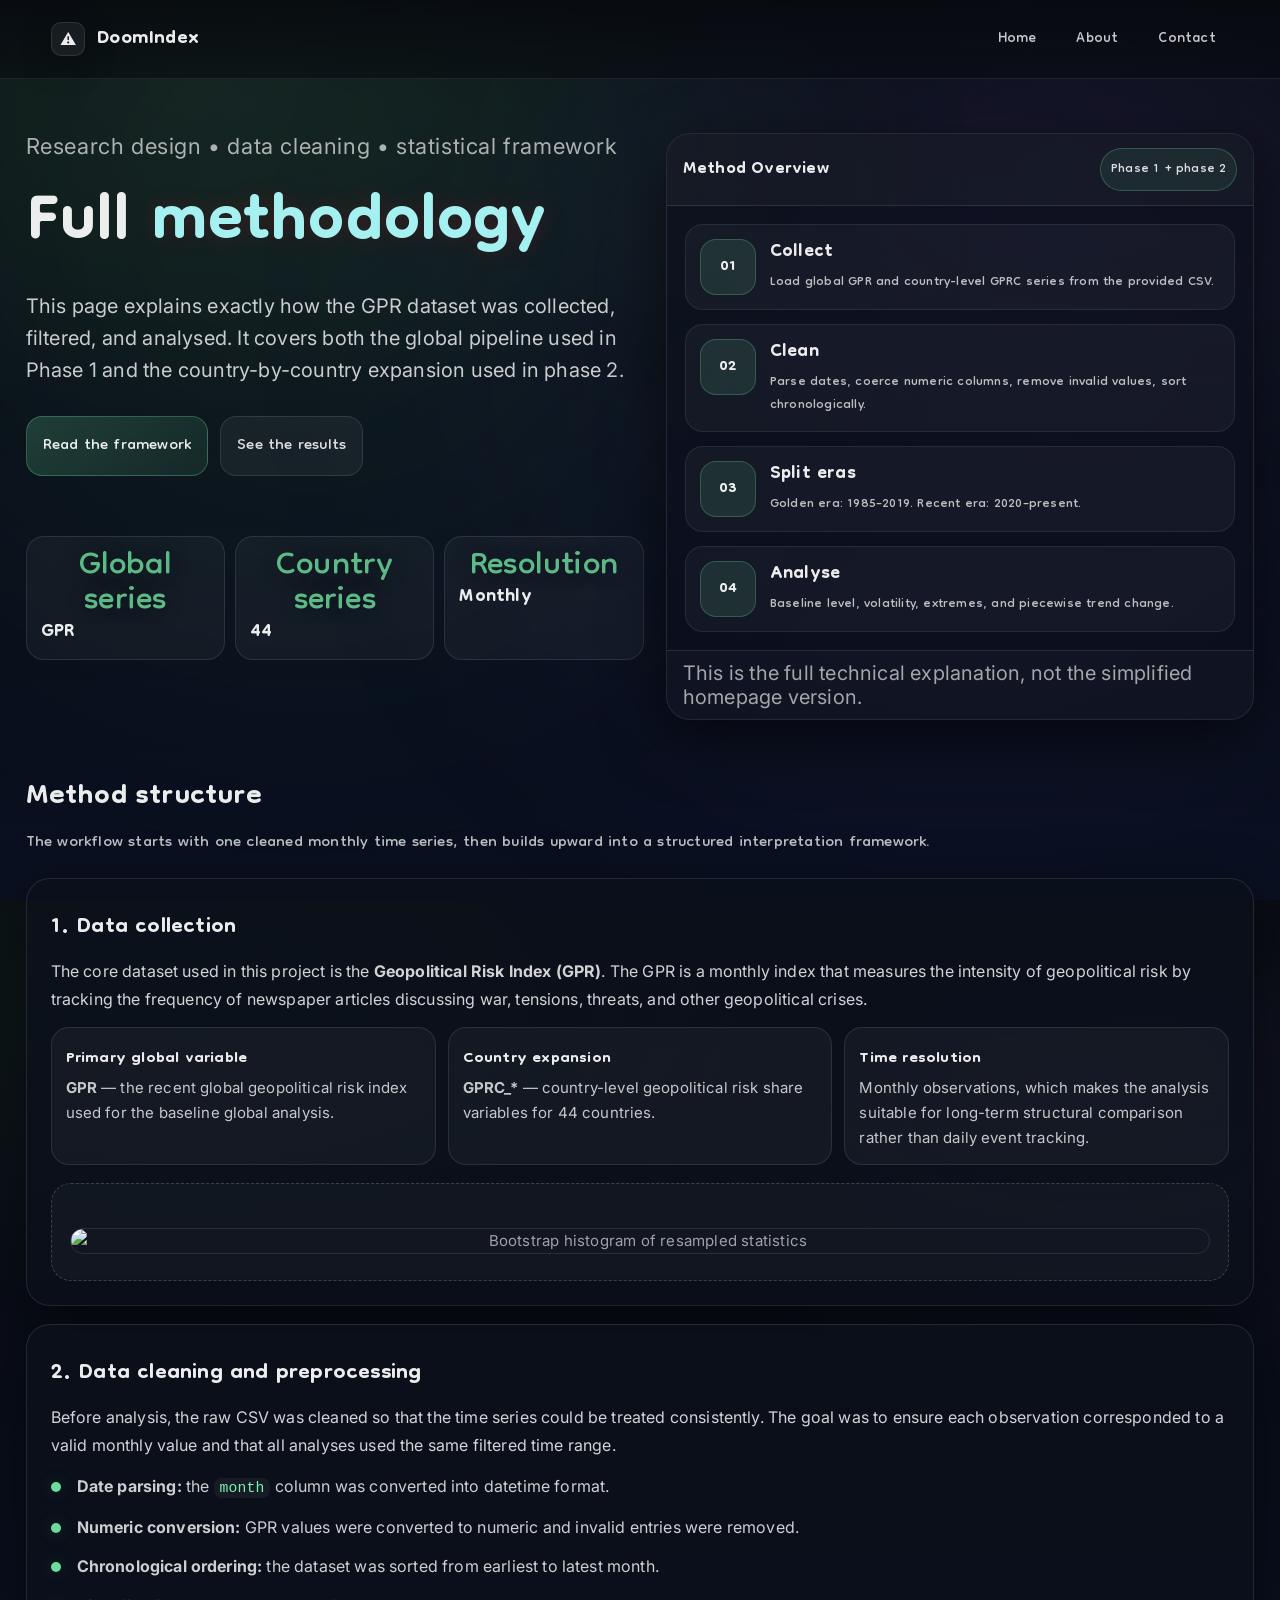
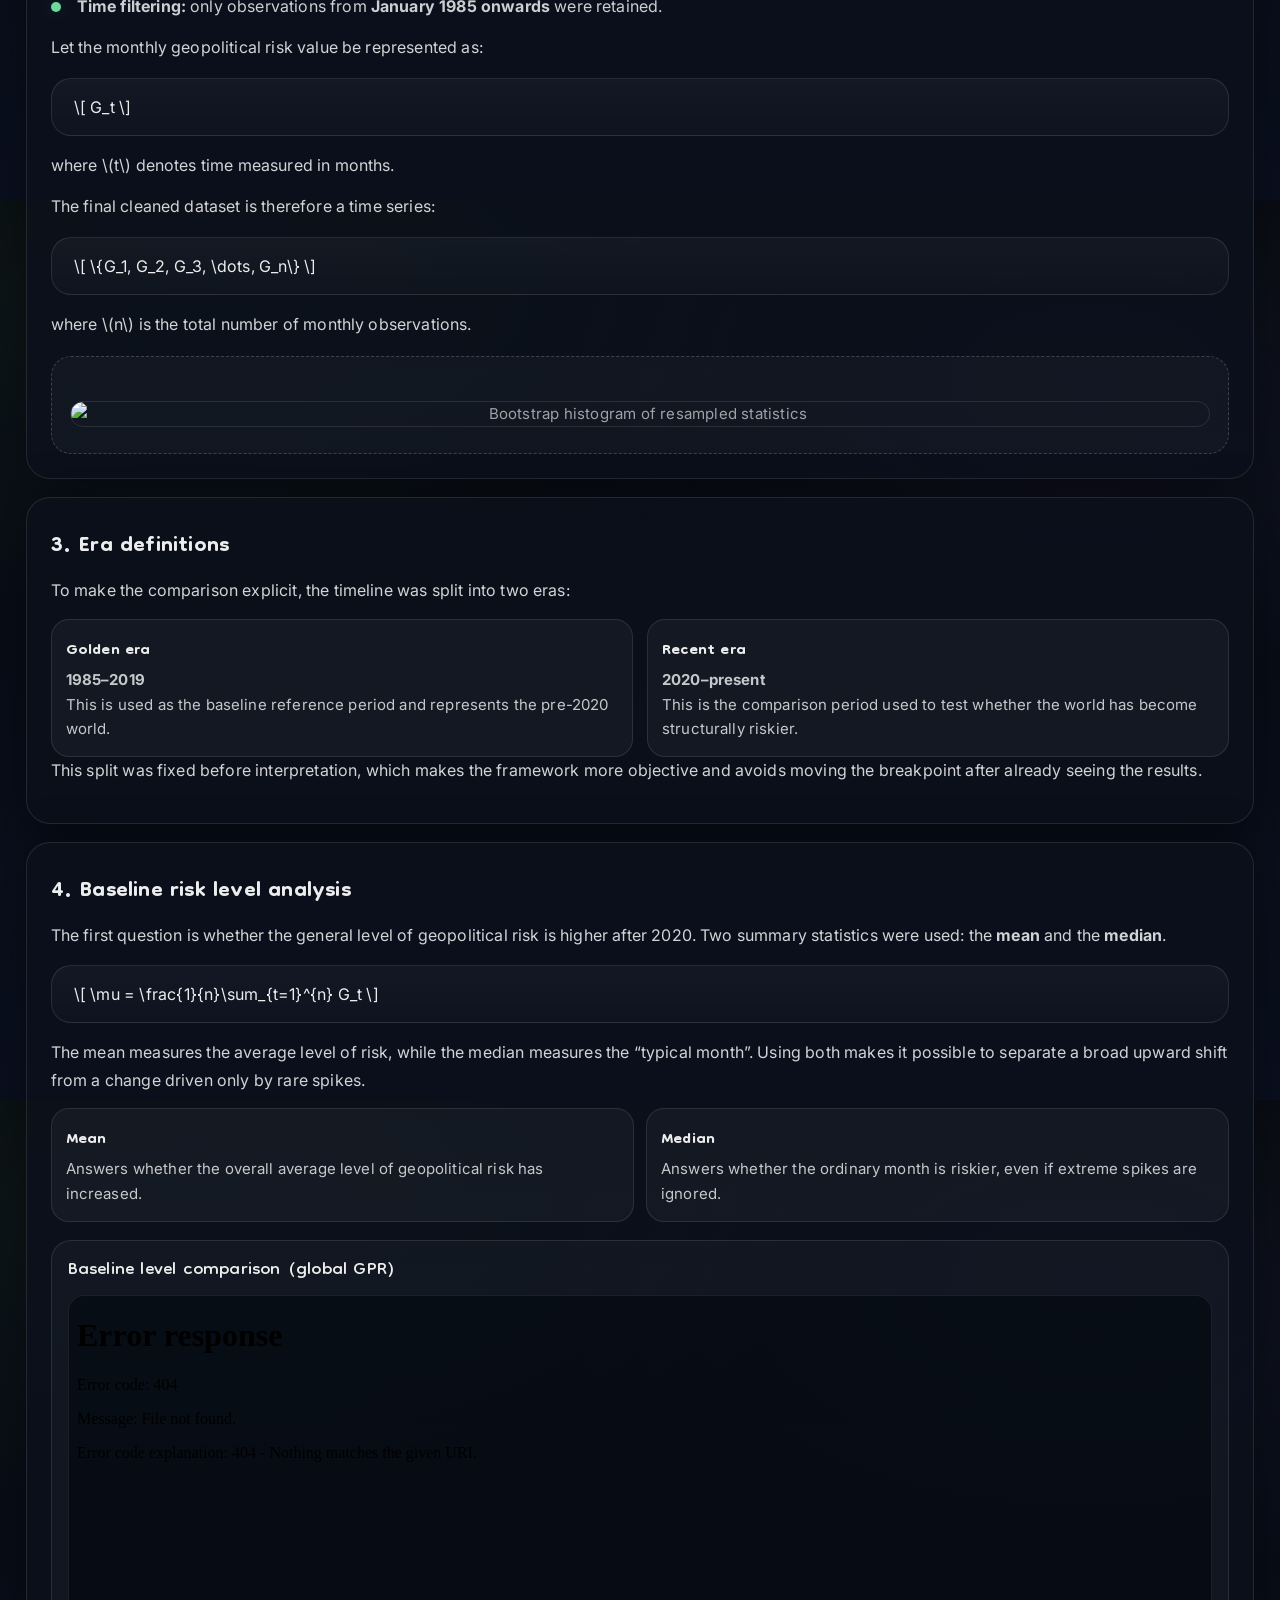
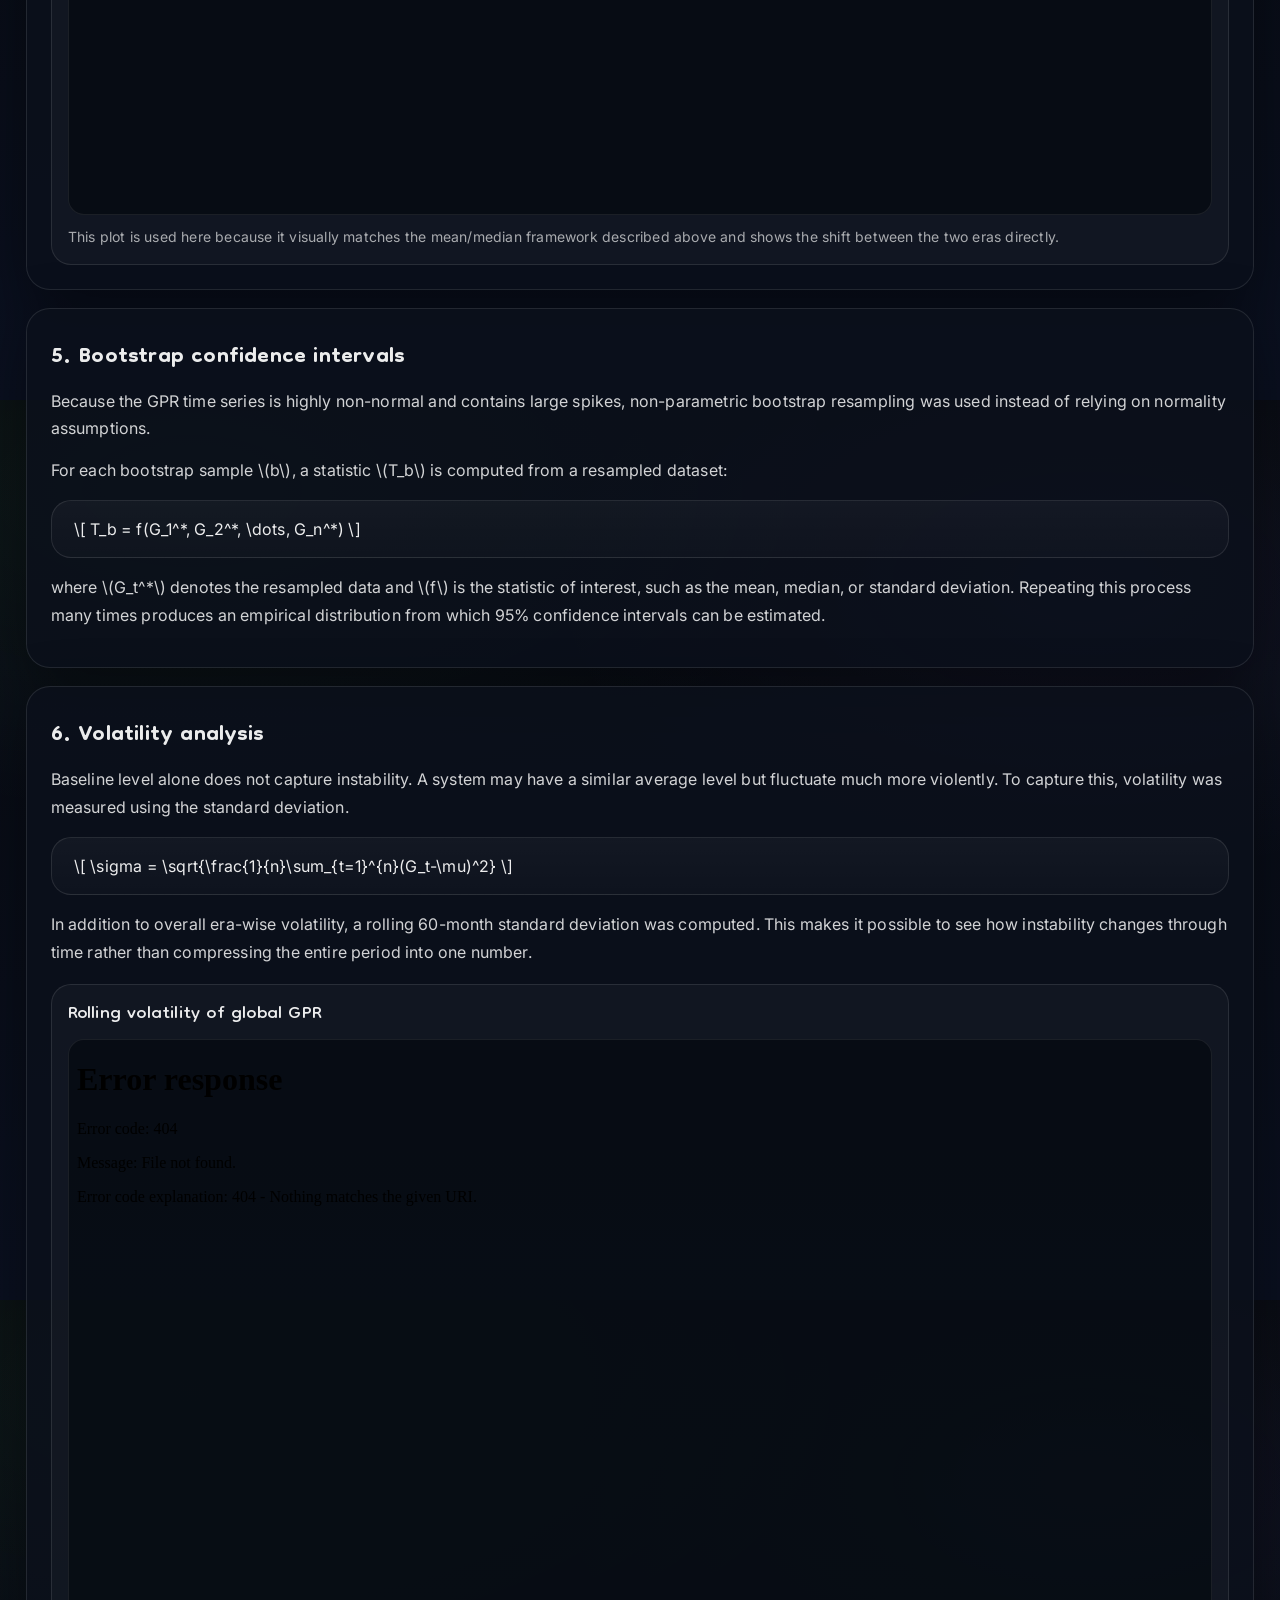
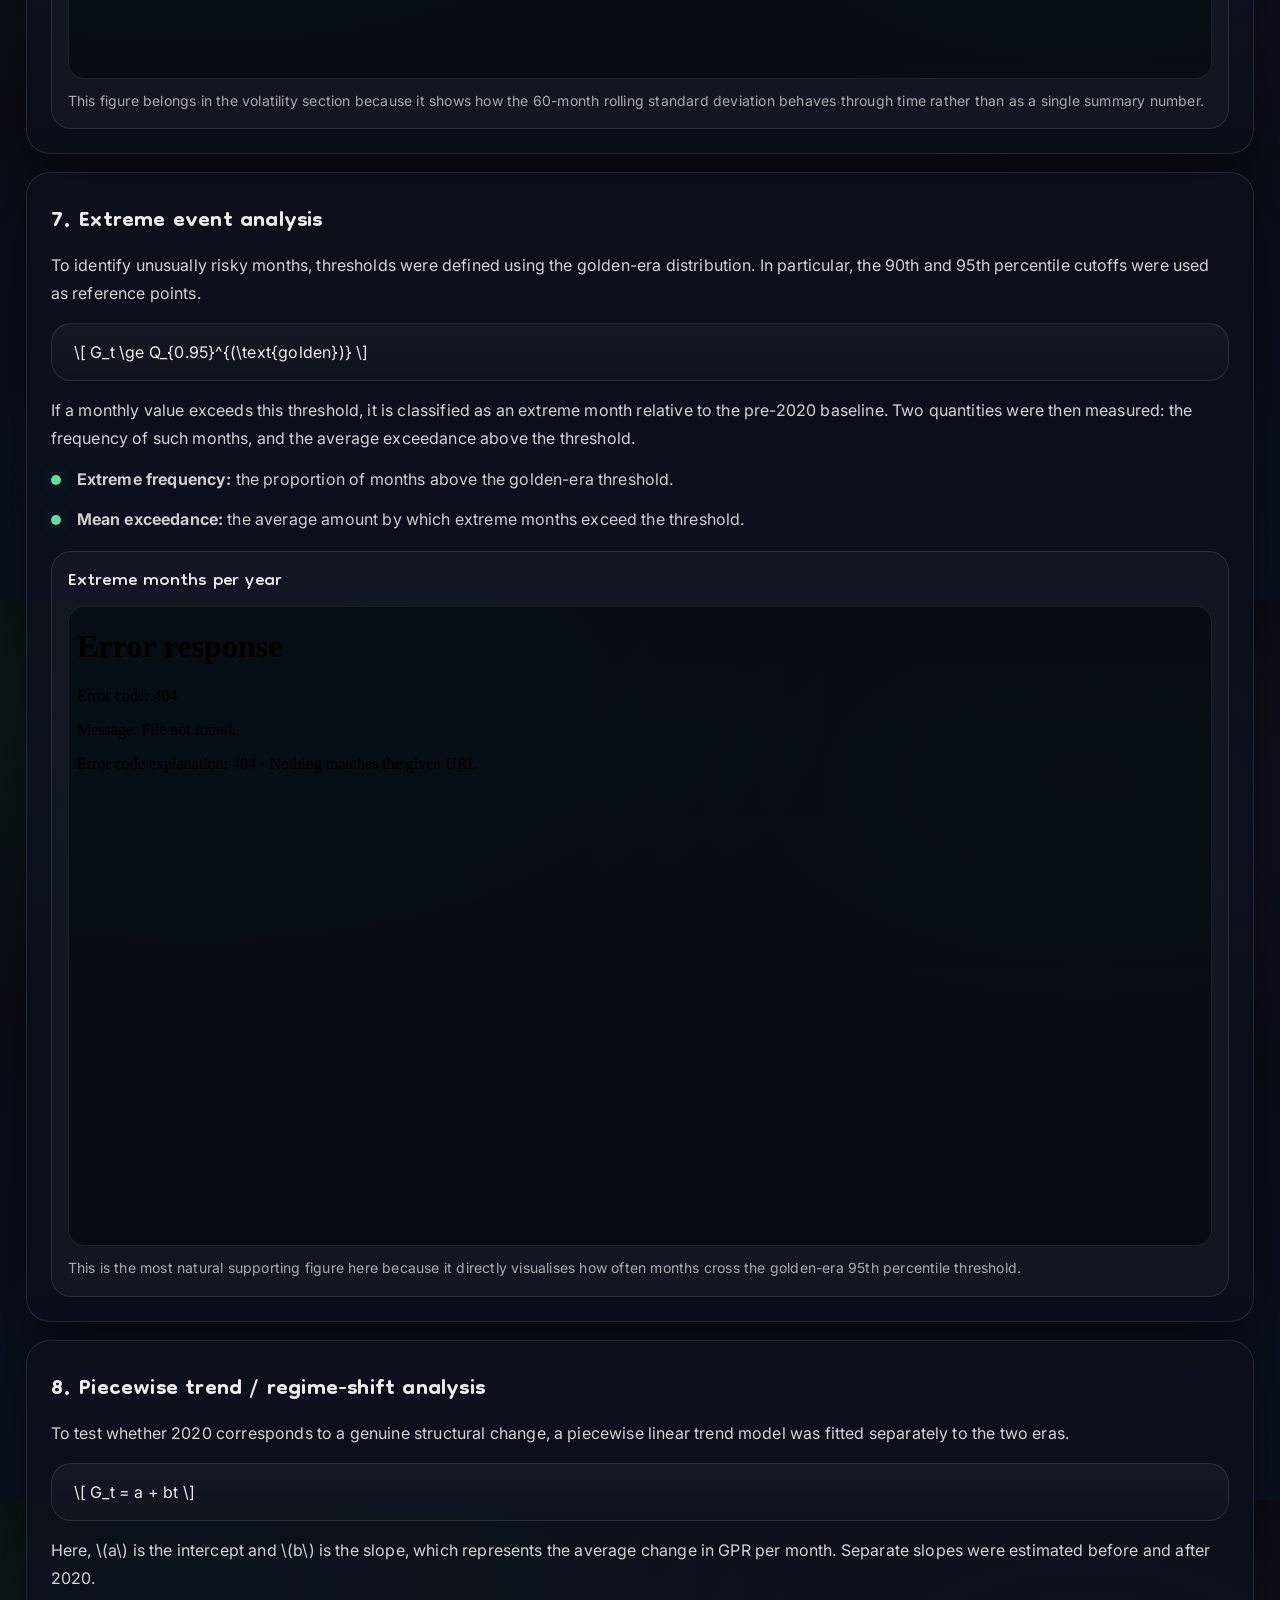
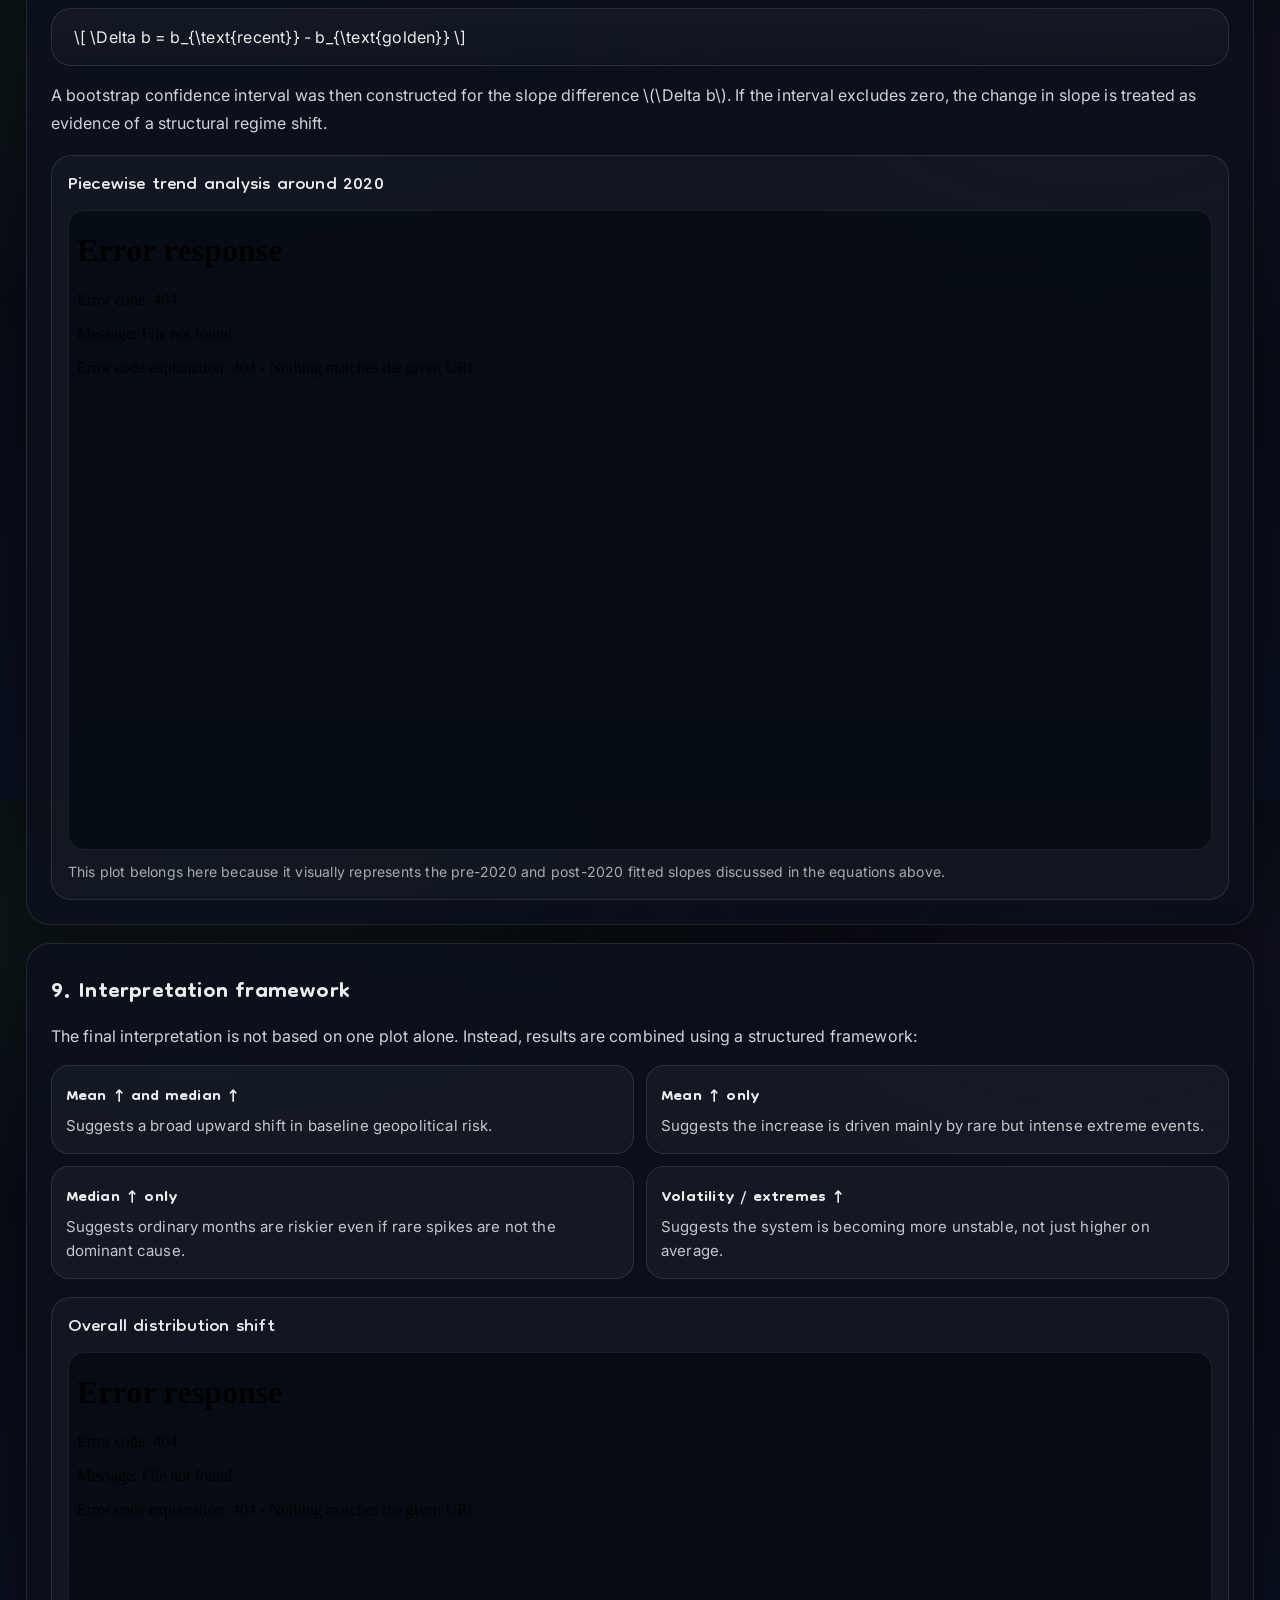
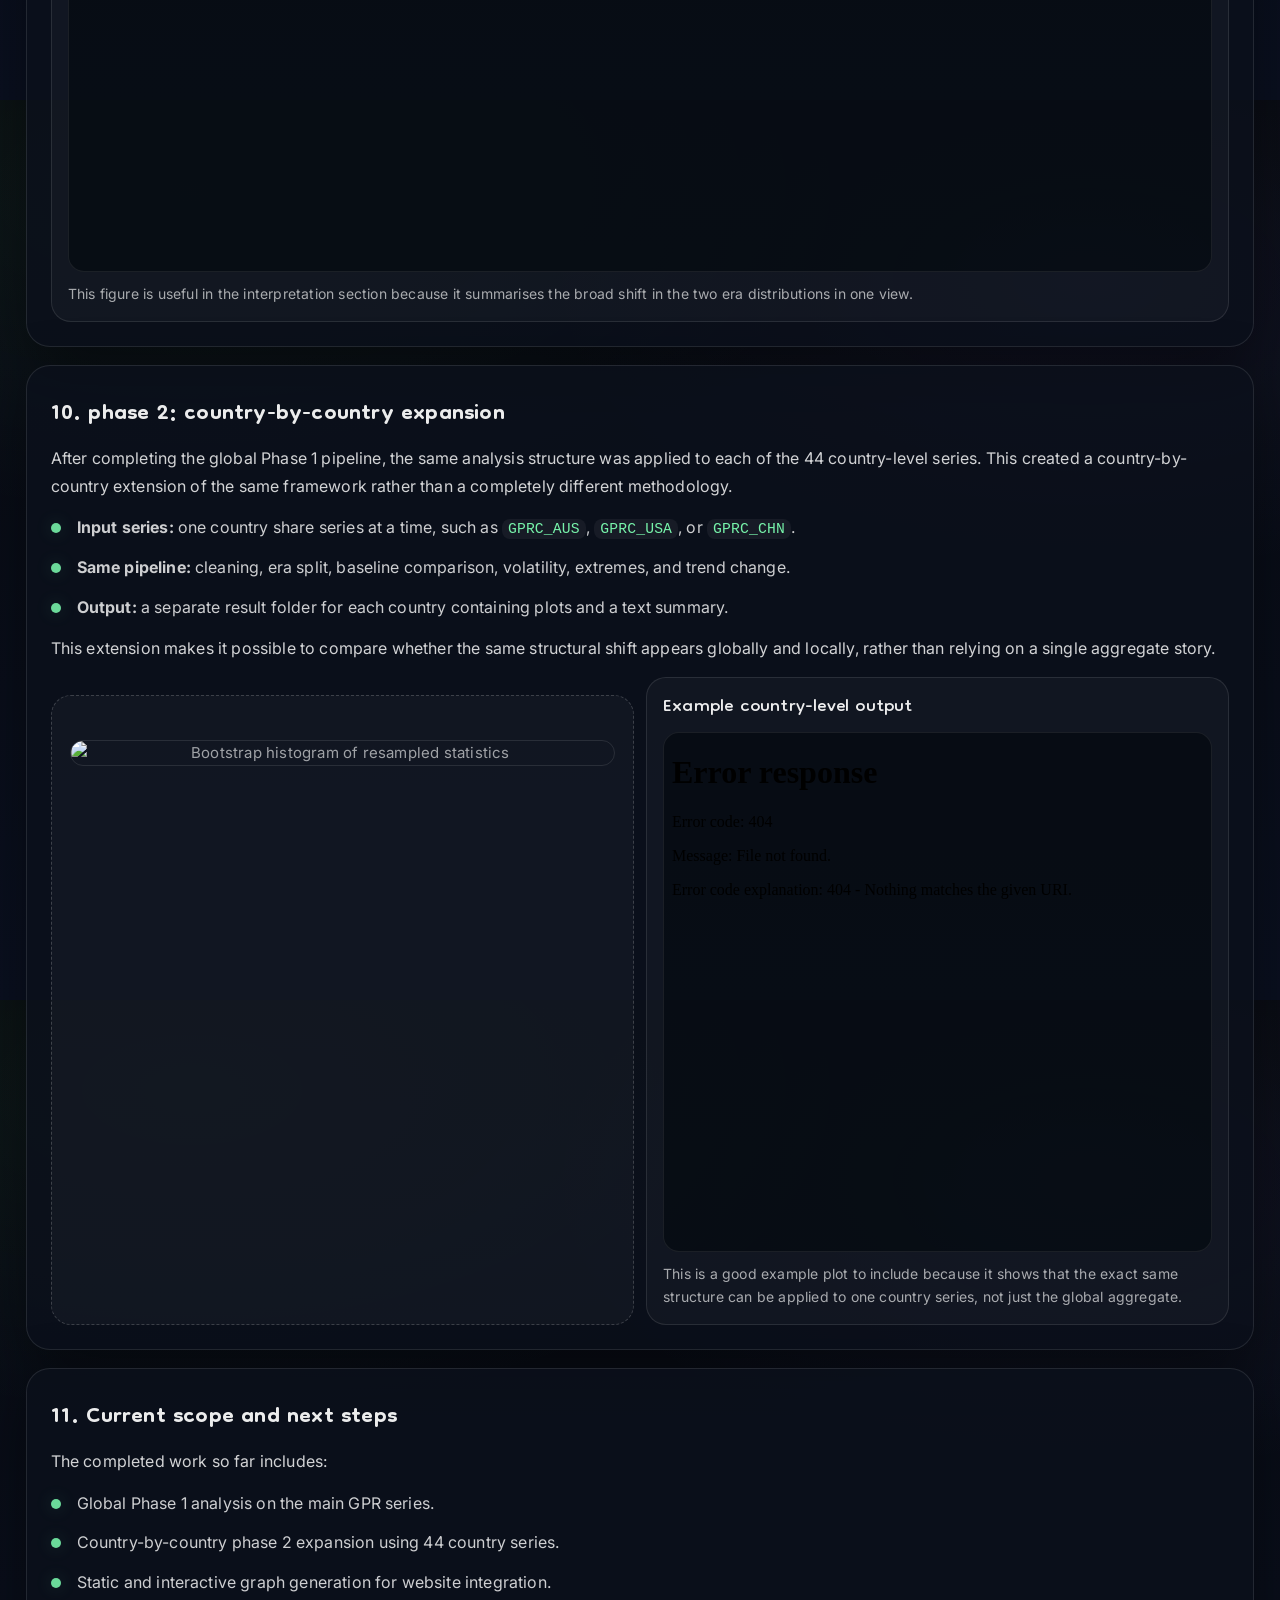
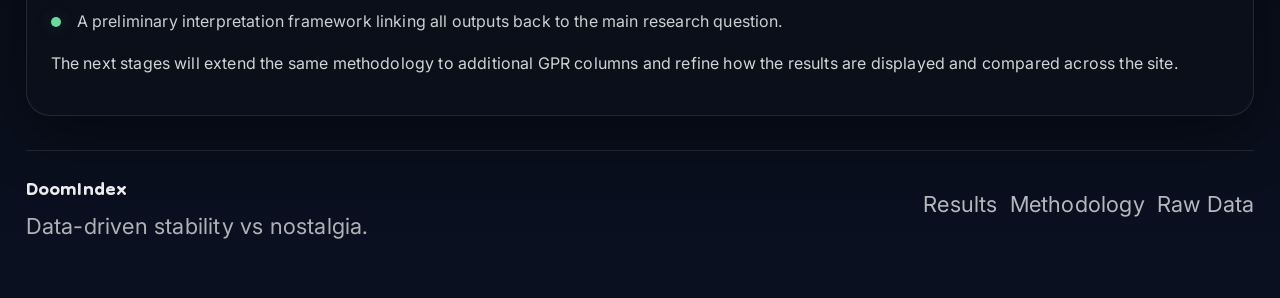
==== Scripts/about.html @ 41bfa735 "YAY!" ====
<!DOCTYPE html>
<html lang="en">
<head>
  <meta charset="UTF-8" />
  <meta name="viewport" content="width=device-width, initial-scale=1.0" />
  <title>Methodology | DoomIndex</title>

  <link rel="preconnect" href="https://fonts.googleapis.com">
  <link rel="preconnect" href="https://fonts.gstatic.com" crossorigin>
  <link href="https://fonts.googleapis.com/css2?family=Dongle:wght@300;400;700&family=Inter:wght@400;500;600;700&display=swap" rel="stylesheet">

  <link rel="stylesheet" href="styles.css" />

  <script>
    window.MathJax = {
      tex: {
        inlineMath: [['\\(', '\\)'], ['$', '$']],
        displayMath: [['\\[', '\\]'], ['$$', '$$']]
      },
      svg: { fontCache: 'global' }
    };
  </script>
  <script async src="https://cdn.jsdelivr.net/npm/mathjax@3/es5/tex-svg.js"></script>
</head>

<body>
  <div class="bg-glow bg-glow--a"></div>
  <div class="bg-glow bg-glow--b"></div>

  <header class="nav-wrap">
    <nav class="nav">
      <div class="brand">
        <div class="brand-mark" aria-hidden="true">⚠</div>
        <a class="brand-name" href="index.html">DoomIndex</a>
      </div>

      <button class="nav-toggle" id="navToggle" aria-label="Toggle menu">
        <span></span><span></span><span></span>
      </button>

      <div class="nav-links" id="navLinks">
        <a class="nav-link" href="index.html">Home</a>
        <a class="nav-link" href="about.html">About</a>
        <a class="nav-link" href="Services.html">Contact</a>
      </div>
    </nav>
  </header>

  <main class="container">
    <!-- HERO -->
    <section class="hero methodology-hero">
      <div class="hero-left">
        <div class="kicker methodology-kicker">Research design • data cleaning • statistical framework</div>

        <h1 class="hero-title">
          Full <span class="accent">methodology</span>
        </h1>

        <p class="hero-subtitle methodology-subtitle">
          This page explains exactly how the GPR dataset was collected, filtered, and analysed.
          It covers both the global pipeline used in Phase 1 and the country-by-country expansion used in phase 2.
        </p>

        <div class="hero-cta">
          <a class="btn btn-primary" href="#method-sections">Read the framework</a>
          <a class="btn btn-ghost" href="raw-data.html">See the results</a>
        </div>

        <div class="hero-metrics">
          <div class="metric">
            <div class="metric-label">Global series</div>
            <div class="metric-value">GPR</div>
          </div>
          <div class="metric">
            <div class="metric-label">Country series</div>
            <div class="metric-value">44</div>
          </div>
          <div class="metric">
            <div class="metric-label">Resolution</div>
            <div class="metric-value">Monthly</div>
          </div>
        </div>
      </div>

      <div class="hero-right">
        <div class="card">
          <div class="card-top">
            <div class="card-title">Method Overview</div>
            <div class="pill">Phase 1 + phase 2</div>
          </div>

          <div class="method-overview">
            <div class="overview-step">
              <div class="overview-num">01</div>
              <div>
                <div class="overview-title">Collect</div>
                <div class="overview-text">Load global GPR and country-level GPRC series from the provided CSV.</div>
              </div>
            </div>

            <div class="overview-step">
              <div class="overview-num">02</div>
              <div>
                <div class="overview-title">Clean</div>
                <div class="overview-text">Parse dates, coerce numeric columns, remove invalid values, sort chronologically.</div>
              </div>
            </div>

            <div class="overview-step">
              <div class="overview-num">03</div>
              <div>
                <div class="overview-title">Split eras</div>
                <div class="overview-text">Golden era: 1985–2019. Recent era: 2020–present.</div>
              </div>
            </div>

            <div class="overview-step">
              <div class="overview-num">04</div>
              <div>
                <div class="overview-title">Analyse</div>
                <div class="overview-text">Baseline level, volatility, extremes, and piecewise trend change.</div>
              </div>
            </div>
          </div>

          <div class="card-bottom">
            <div class="note">This is the full technical explanation, not the simplified homepage version.</div>
          </div>
        </div>
      </div>
    </section>

    <!-- SECTION HEADER -->
    <section class="tabs-section" id="method-sections">
      <div class="tabs-header">
        <h2 class="section-title">Method structure</h2>
        <p class="section-subtitle methodology-section-subtitle">
          The workflow starts with one cleaned monthly time series, then builds upward into a structured interpretation framework.
        </p>
      </div>
    </section>

    <!-- CONTENT -->
    <section class="full-tab-content">
      <article class="page-panel active methodology-page">
        <!-- 1 -->
        <section class="content-block">
          <h3 class="panel-title">1. Data collection</h3>
          <p class="method-body">
            The core dataset used in this project is the <b>Geopolitical Risk Index (GPR)</b>.
            The GPR is a monthly index that measures the intensity of geopolitical risk by tracking the frequency of newspaper articles discussing war, tensions, threats, and other geopolitical crises.
          </p>

          <div class="panel-grid methodology-grid-3">
            <div class="mini-card">
              <div class="mini-title">Primary global variable</div>
              <div class="mini-text method-small">
                <b>GPR</b> — the recent global geopolitical risk index used for the baseline global analysis.
              </div>
            </div>

            <div class="mini-card">
              <div class="mini-title">Country expansion</div>
              <div class="mini-text method-small">
                <b>GPRC_*</b> — country-level geopolitical risk share variables for 44 countries.
              </div>
            </div>

            <div class="mini-card">
              <div class="mini-title">Time resolution</div>
              <div class="mini-text method-small">
                Monthly observations, which makes the analysis suitable for long-term structural comparison rather than daily event tracking.
              </div>
            </div>
          </div>

          <div class="figure-placeholder">
            <img src="../images/gpr.png" alt="Bootstrap histogram of resampled statistics" class="method-image">
          </div>
        </section>

        <!-- 2 -->
        <section class="content-block">
          <h3 class="panel-title">2. Data cleaning and preprocessing</h3>
          <p class="method-body">
            Before analysis, the raw CSV was cleaned so that the time series could be treated consistently.
            The goal was to ensure each observation corresponded to a valid monthly value and that all analyses used the same filtered time range.
          </p>

          <ul class="panel-list methodology-list">
            <li>
              <span class="bullet"></span>
              <span class="list-content"><b>Date parsing:</b> the <code>month</code> column was converted into datetime format.</span>
            </li>
            <li>
              <span class="bullet"></span>
              <span class="list-content"><b>Numeric conversion:</b> GPR values were converted to numeric and invalid entries were removed.</span>
            </li>
            <li>
              <span class="bullet"></span>
              <span class="list-content"><b>Chronological ordering:</b> the dataset was sorted from earliest to latest month.</span>
            </li>
            <li>
              <span class="bullet"></span>
              <span class="list-content"><b>Time filtering:</b> only observations from <b>January 1985 onwards</b> were retained.</span>
            </li>
          </ul>

          <p class="method-body">
            Let the monthly geopolitical risk value be represented as:
          </p>

          <div class="equation-card">
            \[
            G_t
            \]
          </div>

          <p class="method-body">
            where \(t\) denotes time measured in months.
          </p>

          <p class="method-body">
            The final cleaned dataset is therefore a time series:
          </p>

          <div class="equation-card">
            \[
            \{G_1, G_2, G_3, \dots, G_n\}
            \]
          </div>

          <p class="method-body">
            where \(n\) is the total number of monthly observations.
          </p>

          <div class="figure-placeholder">
            <img src="../images/clean_data.png" alt="Bootstrap histogram of resampled statistics" class="method-image">
          </div>
        </section>

        <!-- 3 -->
        <section class="content-block">
          <h3 class="panel-title">3. Era definitions</h3>
          <p class="method-body">
            To make the comparison explicit, the timeline was split into two eras:
          </p>

          <div class="methodology-columns">
            <div class="mini-card">
              <div class="mini-title">Golden era</div>
              <div class="mini-text method-small">
                <b>1985–2019</b><br>
                This is used as the baseline reference period and represents the pre-2020 world.
              </div>
            </div>

            <div class="mini-card">
              <div class="mini-title">Recent era</div>
              <div class="mini-text method-small">
                <b>2020–present</b><br>
                This is the comparison period used to test whether the world has become structurally riskier.
              </div>
            </div>
          </div>

          <p class="method-body">
            This split was fixed before interpretation, which makes the framework more objective and avoids moving the breakpoint after already seeing the results.
          </p>
        </section>

        <!-- 4 -->
        <section class="content-block">
          <h3 class="panel-title">4. Baseline risk level analysis</h3>
          <p class="method-body">
            The first question is whether the general level of geopolitical risk is higher after 2020.
            Two summary statistics were used: the <b>mean</b> and the <b>median</b>.
          </p>

          <div class="equation-card">
            \[
            \mu = \frac{1}{n}\sum_{t=1}^{n} G_t
            \]
          </div>

          <p class="method-body">
            The mean measures the average level of risk, while the median measures the “typical month”.
            Using both makes it possible to separate a broad upward shift from a change driven only by rare spikes.
          </p>

          <div class="panel-grid methodology-grid-2">
            <div class="mini-card">
              <div class="mini-title">Mean</div>
              <div class="mini-text method-small">
                Answers whether the overall average level of geopolitical risk has increased.
              </div>
            </div>

            <div class="mini-card">
              <div class="mini-title">Median</div>
              <div class="mini-text method-small">
                Answers whether the ordinary month is riskier, even if extreme spikes are ignored.
              </div>
            </div>
          </div>

          <div class="method-plot-card">
            <div class="method-plot-title">Baseline level comparison (global GPR)</div>
            <div class="method-plot-wrap method-plot-medium">
              <iframe
                title="Baseline level comparison"
                class="method-plot-iframe"
                src="../analysis_results/baseline_analysis_plotly/html/06_baseline_level_comparison.html"
                loading="lazy"
                scrolling="no"
                referrerpolicy="no-referrer"
              ></iframe>
            </div>
            <div class="method-plot-caption">
              This plot is used here because it visually matches the mean/median framework described above and shows the shift between the two eras directly.
            </div>
          </div>
        </section>

        <!-- 5 -->
        <section class="content-block">
          <h3 class="panel-title">5. Bootstrap confidence intervals</h3>
          <p class="method-body">
            Because the GPR time series is highly non-normal and contains large spikes, non-parametric bootstrap resampling was used instead of relying on normality assumptions.
          </p>

          <p class="method-body">
            For each bootstrap sample \(b\), a statistic \(T_b\) is computed from a resampled dataset:
          </p>

          <div class="equation-card">
            \[
            T_b = f(G_1^*, G_2^*, \dots, G_n^*)
            \]
          </div>

          <p class="method-body">
            where \(G_t^*\) denotes the resampled data and \(f\) is the statistic of interest, such as the mean, median, or standard deviation.
            Repeating this process many times produces an empirical distribution from which 95% confidence intervals can be estimated.
          </p>


        </section>

        <!-- 6 -->
        <section class="content-block">
          <h3 class="panel-title">6. Volatility analysis</h3>
          <p class="method-body">
            Baseline level alone does not capture instability. A system may have a similar average level but fluctuate much more violently.
            To capture this, volatility was measured using the standard deviation.
          </p>

          <div class="equation-card">
            \[
            \sigma = \sqrt{\frac{1}{n}\sum_{t=1}^{n}(G_t-\mu)^2}
            \]
          </div>

          <p class="method-body">
            In addition to overall era-wise volatility, a rolling 60-month standard deviation was computed.
            This makes it possible to see how instability changes through time rather than compressing the entire period into one number.
          </p>

          <div class="method-plot-card">
            <div class="method-plot-title">Rolling volatility of global GPR</div>
            <div class="method-plot-wrap method-plot-large">
              <iframe
                title="Rolling volatility"
                class="method-plot-iframe"
                src="../analysis_results/baseline_analysis_plotly/html/04_instability_rolling_volatility.html"
                loading="lazy"
                scrolling="no"
                referrerpolicy="no-referrer"
              ></iframe>
            </div>
            <div class="method-plot-caption">
              This figure belongs in the volatility section because it shows how the 60-month rolling standard deviation behaves through time rather than as a single summary number.
            </div>
          </div>
        </section>

        <!-- 7 -->
        <section class="content-block">
          <h3 class="panel-title">7. Extreme event analysis</h3>
          <p class="method-body">
            To identify unusually risky months, thresholds were defined using the golden-era distribution.
            In particular, the 90th and 95th percentile cutoffs were used as reference points.
          </p>

          <div class="equation-card">
            \[
            G_t \ge Q_{0.95}^{(\text{golden})}
            \]
          </div>

          <p class="method-body">
            If a monthly value exceeds this threshold, it is classified as an extreme month relative to the pre-2020 baseline.
            Two quantities were then measured: the frequency of such months, and the average exceedance above the threshold.
          </p>

          <ul class="panel-list methodology-list">
            <li>
              <span class="bullet"></span>
              <span class="list-content"><b>Extreme frequency:</b> the proportion of months above the golden-era threshold.</span>
            </li>
            <li>
              <span class="bullet"></span>
              <span class="list-content"><b>Mean exceedance:</b> the average amount by which extreme months exceed the threshold.</span>
            </li>
          </ul>

          <div class="method-plot-card">
            <div class="method-plot-title">Extreme months per year</div>
            <div class="method-plot-wrap method-plot-large">
              <iframe
                title="Extreme event frequency"
                class="method-plot-iframe"
                src="../analysis_results/baseline_analysis_plotly/html/05_extreme_event_frequency.html"
                loading="lazy"
                scrolling="no"
                referrerpolicy="no-referrer"
              ></iframe>
            </div>
            <div class="method-plot-caption">
              This is the most natural supporting figure here because it directly visualises how often months cross the golden-era 95th percentile threshold.
            </div>
          </div>
        </section>

        <!-- 8 -->
        <section class="content-block">
          <h3 class="panel-title">8. Piecewise trend / regime-shift analysis</h3>
          <p class="method-body">
            To test whether 2020 corresponds to a genuine structural change, a piecewise linear trend model was fitted separately to the two eras.
          </p>

          <div class="equation-card">
            \[
            G_t = a + bt
            \]
          </div>

          <p class="method-body">
            Here, \(a\) is the intercept and \(b\) is the slope, which represents the average change in GPR per month.
            Separate slopes were estimated before and after 2020.
          </p>

          <div class="equation-card">
            \[
            \Delta b = b_{\text{recent}} - b_{\text{golden}}
            \]
          </div>

          <p class="method-body">
            A bootstrap confidence interval was then constructed for the slope difference \(\Delta b\).
            If the interval excludes zero, the change in slope is treated as evidence of a structural regime shift.
          </p>

          <div class="method-plot-card">
            <div class="method-plot-title">Piecewise trend analysis around 2020</div>
            <div class="method-plot-wrap method-plot-large">
              <iframe
                title="Piecewise trend analysis"
                class="method-plot-iframe"
                src="../analysis_results/baseline_analysis_plotly/html/07_piecewise_trend_lines.html"
                loading="lazy"
                scrolling="no"
                referrerpolicy="no-referrer"
              ></iframe>
            </div>
            <div class="method-plot-caption">
              This plot belongs here because it visually represents the pre-2020 and post-2020 fitted slopes discussed in the equations above.
            </div>
          </div>
        </section>

        <!-- 9 -->
        <section class="content-block">
          <h3 class="panel-title">9. Interpretation framework</h3>
          <p class="method-body">
            The final interpretation is not based on one plot alone.
            Instead, results are combined using a structured framework:
          </p>

          <div class="panel-grid methodology-grid-2">
            <div class="mini-card">
              <div class="mini-title">Mean ↑ and median ↑</div>
              <div class="mini-text method-small">
                Suggests a broad upward shift in baseline geopolitical risk.
              </div>
            </div>

            <div class="mini-card">
              <div class="mini-title">Mean ↑ only</div>
              <div class="mini-text method-small">
                Suggests the increase is driven mainly by rare but intense extreme events.
              </div>
            </div>

            <div class="mini-card">
              <div class="mini-title">Median ↑ only</div>
              <div class="mini-text method-small">
                Suggests ordinary months are riskier even if rare spikes are not the dominant cause.
              </div>
            </div>

            <div class="mini-card">
              <div class="mini-title">Volatility / extremes ↑</div>
              <div class="mini-text method-small">
                Suggests the system is becoming more unstable, not just higher on average.
              </div>
            </div>
          </div>

          <div class="method-plot-card">
            <div class="method-plot-title">Overall distribution shift</div>
            <div class="method-plot-wrap method-plot-medium">
              <iframe
                title="Distribution shift"
                class="method-plot-iframe"
                src="../analysis_results/baseline_analysis_plotly/html/03_distribution_density_comparison.html"
                loading="lazy"
                scrolling="no"
                referrerpolicy="no-referrer"
              ></iframe>
            </div>
            <div class="method-plot-caption">
              This figure is useful in the interpretation section because it summarises the broad shift in the two era distributions in one view.
            </div>
          </div>
        </section>

        <!-- 10 -->
        <section class="content-block">
          <h3 class="panel-title">10. phase 2: country-by-country expansion</h3>
          <p class="method-body">
            After completing the global Phase 1 pipeline, the same analysis structure was applied to each of the 44 country-level series.
            This created a country-by-country extension of the same framework rather than a completely different methodology.
          </p>

          <ul class="panel-list methodology-list">
            <li>
              <span class="bullet"></span>
              <span class="list-content"><b>Input series:</b> one country share series at a time, such as <code>GPRC_AUS</code>, <code>GPRC_USA</code>, or <code>GPRC_CHN</code>.</span>
            </li>
            <li>
              <span class="bullet"></span>
              <span class="list-content"><b>Same pipeline:</b> cleaning, era split, baseline comparison, volatility, extremes, and trend change.</span>
            </li>
            <li>
              <span class="bullet"></span>
              <span class="list-content"><b>Output:</b> a separate result folder for each country containing plots and a text summary.</span>
            </li>
          </ul>

          <p class="method-body">
            This extension makes it possible to compare whether the same structural shift appears globally and locally, rather than relying on a single aggregate story.
          </p>

          <div class="panel-grid methodology-grid-2">
            <div class="figure-placeholder">
              <img src="../images/44_countries.png" alt="Bootstrap histogram of resampled statistics" class="method-image">
            </div>
            <div class="method-plot-card method-plot-card--compact">
              <div class="method-plot-title">Example country-level output</div>
              <div class="method-plot-wrap method-plot-medium">
                <iframe
                  title="Country example plot"
                  class="method-plot-iframe"
                  src="../analysis_results/phase1_analysis_countries_plotly/AUS/01_time_series_and_trend.html"
                  loading="lazy"
                  scrolling="no"
                  referrerpolicy="no-referrer"
                ></iframe>
              </div>
              <div class="method-plot-caption">
                This is a good example plot to include because it shows that the exact same structure can be applied to one country series, not just the global aggregate.
              </div>
            </div>
          </div>
        </section>

        <!-- 11 -->
        <section class="content-block">
          <h3 class="panel-title">11. Current scope and next steps</h3>
          <p class="method-body">
            The completed work so far includes:
          </p>

          <ul class="panel-list methodology-list">
            <li>
              <span class="bullet"></span>
              <span class="list-content">Global Phase 1 analysis on the main GPR series.</span>
            </li>
            <li>
              <span class="bullet"></span>
              <span class="list-content">Country-by-country phase 2 expansion using 44 country series.</span>
            </li>
            <li>
              <span class="bullet"></span>
              <span class="list-content">Static and interactive graph generation for website integration.</span>
            </li>
            <li>
              <span class="bullet"></span>
              <span class="list-content">A preliminary interpretation framework linking all outputs back to the main research question.</span>
            </li>
          </ul>

          <p class="method-body">
            The next stages will extend the same methodology to additional GPR columns and refine how the results are displayed and compared across the site.
          </p>
        </section>
      </article>
    </section>

    <footer class="footer">
      <div class="footer-left">
        <div class="footer-title">DoomIndex</div>
        <div class="footer-sub">Data-driven stability vs nostalgia.</div>
      </div>
      <div class="footer-right">
        <a href="raw-data.html">Results</a>
        <a href="methodology.html">Methodology</a>
        <a href="actual_raw_data.html">Raw Data</a>
      </div>
    </footer>
  </main>

  <style>
    :root{
      --font-display: "Dongle", system-ui, sans-serif;
      --font-body: "Inter", system-ui, -apple-system, BlinkMacSystemFont, "Segoe UI", sans-serif;
    }

    body{
      font-family: var(--font-body);
    }

    .brand-name,
    .nav-link,
    .hero-title,
    .section-title,
    .panel-title,
    .mini-title,
    .feature-title,
    .card-title,
    .doom-q,
    .doom-a,
    .metric-value,
    .metric-label,
    .btn,
    .pill,
    .footer-title,
    .overview-title,
    .overview-num,
    .overview-text,
    .kicker,
    .section-subtitle,
    .method-plot-title {
      font-family: var(--font-display);
    }

    .methodology-kicker,
    .methodology-subtitle,
    .method-body,
    .method-small,
    .figure-placeholder,
    .list-content,
    .footer-sub,
    .note,
    .method-plot-caption {
      font-family: var(--font-body);
    }

    .methodology-hero{
      align-items: stretch;
    }

    .methodology-subtitle{
      font-size: 20px;
      line-height: 1.6;
      color: rgba(255,255,255,0.78);
      max-width: 62ch;
    }

    .method-overview{
      padding: 18px;
      display: grid;
      gap: 14px;
    }

    .overview-step{
      display: grid;
      grid-template-columns: 56px 1fr;
      gap: 14px;
      align-items: start;
      padding: 14px;
      border-radius: 18px;
      background: rgba(255,255,255,0.04);
      border: 1px solid rgba(255,255,255,0.08);
    }

    .overview-num{
      width: 56px;
      height: 56px;
      border-radius: 16px;
      display: grid;
      place-items: center;
      font-size: 24px;
      font-weight: 700;
      background: rgba(124,255,178,0.10);
      border: 1px solid rgba(124,255,178,0.22);
      line-height: 1;
    }

    .overview-title{
      font-size: 28px;
      font-weight: 700;
      line-height: 1;
      margin-bottom: 4px;
    }

    .overview-text{
      font-size: 20px;
      line-height: 1.15;
      color: rgba(255,255,255,0.72);
    }

    .methodology-page{
      display: block !important;
      padding: 0;
      max-height: none !important;
      overflow: visible !important;
      background: transparent;
      border: none;
      box-shadow: none;
    }

    .method-body{
      font-size: 16px;
      line-height: 1.72;
      color: rgba(255,255,255,0.82);
      margin: 0 0 14px;
      letter-spacing: 0.01em;
    }

    .method-small{
      font-size: 15px;
      line-height: 1.65;
      color: rgba(255,255,255,0.76);
      letter-spacing: 0.01em;
    }

    .methodology-grid-2{
      grid-template-columns: 1fr 1fr;
    }

    .methodology-grid-3{
      grid-template-columns: 1fr 1fr 1fr;
    }

    .equation-card{
      margin: 16px 0;
      padding: 18px 22px;
      border-radius: 20px;
      border: 1px solid rgba(255,255,255,0.10);
      background: linear-gradient(180deg, rgba(255,255,255,0.04), rgba(255,255,255,0.02));
      overflow-x: auto;
    }

    .figure-placeholder{
      margin-top: 18px;
      padding: 26px 18px;
      border-radius: 20px;
      border: 1px dashed rgba(255,255,255,0.18);
      background: rgba(255,255,255,0.03);
      color: rgba(255,255,255,0.60);
      font-size: 15px;
      text-align: center;
      line-height: 1.6;
    }

    .method-plot-card{
      margin-top: 18px;
      padding: 16px;
      border-radius: 20px;
      border: 1px solid rgba(255,255,255,0.10);
      background: rgba(255,255,255,0.03);
    }

    .method-plot-card--compact{
      margin-top: 0;
    }

    .method-plot-title{
      font-size: 28px;
      line-height: 1;
      margin-bottom: 10px;
    }

    .method-plot-wrap{
      width: 100%;
      overflow: hidden;
      border-radius: 16px;
      border: 1px solid rgba(255,255,255,0.08);
      background: rgba(4,8,15,0.65);
    }

    .method-plot-medium{
      height: 520px;
    }

    .method-plot-large{
      height: 640px;
    }

    .method-plot-iframe{
      width: 100%;
      height: 100%;
      border: 0;
      display: block;
      background: transparent;
    }

    .method-plot-caption{
      margin-top: 10px;
      font-size: 14px;
      line-height: 1.65;
      color: rgba(255,255,255,0.64);
    }

    code{
      font-family: ui-monospace, SFMono-Regular, Menlo, Consolas, monospace;
      font-size: 0.92em;
      color: rgba(124,255,178,0.95);
      background: rgba(255,255,255,0.05);
      padding: 2px 6px;
      border-radius: 8px;
      white-space: nowrap;
    }

    .methodology-list{
      list-style: none;
      padding: 0;
      margin: 12px 0 14px;
      display: grid;
      gap: 12px;
    }

    .methodology-list li{
      display: grid;
      grid-template-columns: 14px 1fr;
      gap: 12px;
      align-items: start;
    }

    .list-content{
      display: block;
      min-width: 0;
      font-size: 16px;
      line-height: 1.72;
      color: rgba(255,255,255,0.80);
      letter-spacing: 0.01em;
    }

    .bullet{
      width: 10px;
      height: 10px;
      border-radius: 50%;
      margin-top: 9px;
      background: rgba(124,255,178,0.85);
      box-shadow: 0 0 18px rgba(124,255,178,0.20);
    }
        /* FOOTER */
    .footer{
      margin-top: 34px;
      padding: 18px 0 0;
      border-top: 1px solid var(--border);
      display: flex;
      justify-content: space-between;
      align-items: center;
      gap: 18px;
    }
    .footer-title{
      font-size: 30px;
      font-weight: 700;
    }
    .footer-sub{
      font-size: 22px;
      color: rgba(255,255,255,0.68);
    }
    .footer-right{
      display: flex;
      gap: 12px;
      flex-wrap: wrap;
    }
    .footer-right a{
      color: rgba(255,255,255,0.70);
      text-decoration: none;
      font-size: 22px;
    }
    .footer-right a:hover{
      color: var(--text);
    }
    mjx-container{
      color: rgba(255,255,255,0.92) !important;
      font-size: 1em !important;
    }

    .content-block{
      margin-top: 18px;
      padding: 24px;
    }

    @media (max-width: 980px){
      .methodology-grid-2,
      .methodology-grid-3,
      .methodology-columns{
        grid-template-columns: 1fr;
      }

      .overview-step{
        grid-template-columns: 48px 1fr;
      }

      .overview-num{
        width: 48px;
        height: 48px;
        font-size: 20px;
      }

      .content-block{
        padding: 20px;
      }

      .method-plot-medium{
        height: 460px;
      }

      .method-plot-large{
        height: 540px;
      }
    }

    @media (max-width: 600px){
      .overview-title{
        font-size: 24px;
      }

      .overview-text{
        font-size: 18px;
      }

      .method-body,
      .list-content,
      .method-small{
        font-size: 15px;
      }

      .figure-placeholder{
        font-size: 14px;
      }

      .method-plot-title{
        font-size: 24px;
      }

      .method-plot-medium,
      .method-plot-large{
        height: 420px;
      }
    }
  </style>

  <script src="script.js"></script>
</body>
</html>
---- Scripts/styles.css ----
:root{
  --bg: #070A0F;
  --bg2: #0A1020;
  --card: rgba(12, 16, 28, 0.68);
  --card2: rgba(12, 16, 28, 0.82);
  --border: rgba(255,255,255,0.10);
  --muted: rgba(255,255,255,0.70);
  --text: rgba(255,255,255,0.92);
  --accent: #a5f0f0;
  --accent2: rgba(124,255,178,0.7);
  --danger: #FF4D6D;
  --shadow: 0 18px 60px rgba(0,0,0,0.55);
  --radius: 18px;
  --radius2: 24px;
}

*{ box-sizing: border-box; }
html, body { height: 100%; }
body{
  margin: 0;
  background: radial-gradient(1200px 600px at 15% 10%, rgba(124,255,178,0.06), transparent 55%),
              radial-gradient(900px 500px at 85% 20%, rgba(138,124,255,0.07), transparent 60%),
              linear-gradient(180deg, var(--bg), var(--bg2));
  color: var(--text);
  font-family: "Dongle", system-ui, -apple-system, Segoe UI, Roboto, Arial, sans-serif;
  letter-spacing: 0.2px;
}

/* subtle glow blobs */
.bg-glow{
  position: fixed;
  inset: -200px;
  filter: blur(80px);
  opacity: 0.65;
  pointer-events: none;
  z-index: -1;
}
.bg-glow--a{ background: radial-gradient(circle at 30% 30%, rgba(124,255,178,0.12), transparent 45%); }
.bg-glow--b{ background: radial-gradient(circle at 70% 40%, rgba(138,124,255,0.11), transparent 52%); }

.container{
  width: min(1500px, 96vw);
  margin: 0 auto;
  padding: 28px 0 60px;
}

/* NAV */
.nav-wrap{
  position: sticky;
  top: 0;
  z-index: 50;
  backdrop-filter: blur(14px);
  background: linear-gradient(180deg, rgba(7,10,15,0.85), rgba(7,10,15,0.55));
  border-bottom: 1px solid var(--border);
}

.nav{
  width: min(1200px, 92vw);
  margin: 0 auto;
  padding: 14px 0;
  display: flex;
  align-items: center;
  justify-content: space-between;
  gap: 16px;
}

.brand{
  display: flex;
  align-items: center;
  gap: 12px;
}
.brand-mark{
  width: 34px;
  height: 34px;
  border-radius: 10px;
  display: grid;
  place-items: center;
  background: rgba(255,255,255,0.06);
  border: 1px solid var(--border);
  box-shadow: 0 10px 30px rgba(0,0,0,0.35);
}
.brand-name{
  text-decoration: none;
  color: var(--text);
  font-size: 30px;
  font-weight: 700;
  line-height: 1;
}

.nav-links{
  display: flex;
  gap: 14px;
  align-items: center;
}

.nav-link{
  text-decoration: none;
  color: rgba(255,255,255,0.78);
  font-size: 22px;
  padding: 8px 12px;
  border-radius: 14px;
  border: 1px solid transparent;
  transition: 120ms ease;
}
.nav-link:hover{
  color: var(--text);
  background: rgba(255,255,255,0.06);
  border-color: var(--border);
}
.nav-link.active{
  color: var(--text);
  background: rgba(124,255,178,0.08);
  border-color: rgba(124,255,178,0.20);
}
.method-image{
  width: 100%;
  max-width: 100%;
  display: block;
  border-radius: 20px;
  border: 1px solid rgba(255,255,255,0.10);
  margin-top: 18px;
}
/* mobile toggle */
.nav-toggle{
  display: none;
  background: transparent;
  border: 1px solid var(--border);
  border-radius: 14px;
  padding: 10px;
  cursor: pointer;
}
.nav-toggle span{
  display: block;
  width: 20px;
  height: 2px;
  background: rgba(255,255,255,0.85);
  margin: 4px 0;
  border-radius: 2px;
}

/* HERO */
.hero{
  display: grid;
  grid-template-columns: 1.05fr 1fr;
  gap: 22px;
  padding-top: 26px;
  align-items: stretch;
}

.kicker{
  font-size: 22px;
  color: rgba(255,255,255,0.65);
  letter-spacing: 0.6px;
}

.hero-title{
  margin: 40px 0 40px;
  font-size: clamp(96px, 8vw, 150px);
  line-height: 0.5;
  font-weight: 700;
}
.accent{
  color: var(--accent);
  text-shadow: 0 0 22px rgba(233, 26, 26, 0.18);
}
.hero-subtitle{
  margin: 0 0 30px;
  font-size: 26px;
  color: rgba(255,255,255,0.78);
  line-height: 1.2;
  max-width: 58ch;
}

.hero-cta{
  display: flex;
  gap: 12px;
  align-items: center;
  margin: 12px 0 16px;
}

.btn{
  display: inline-flex;
  align-items: center;
  justify-content: center;
  gap: 10px;
  padding: 12px 16px;
  border-radius: 16px;
  font-size: 24px;
  text-decoration: none;
  border: 1px solid var(--border);
  transition: 140ms ease;
  user-select: none;
}
.btn-primary{
  background: linear-gradient(135deg, rgba(124,255,178,0.18), rgba(124,255,178,0.08));
  border-color: rgba(124,255,178,0.26);
  color: var(--text);
}
.btn-primary:hover{
  transform: translateY(-1px);
  box-shadow: 0 16px 40px rgba(0,0,0,0.45);
}
.btn-ghost{
  background: rgba(255,255,255,0.05);
  color: rgba(255,255,255,0.85);
}
.btn-ghost:hover{
  background: rgba(255,255,255,0.08);
}

.hero-metrics{
  display: grid;
  grid-template-columns: repeat(3, 1fr);
  gap: 10px;  
  margin-top: 60px;
}
.metric{
  padding: 12px 14px;
  border-radius: 18px;
  background: rgba(255,255,255,0.04);
  border: 1px solid var(--border);
}
.metric-label{
  font-size: 50px;
  color: var(--accent2);
  text-align: center;
  line-height: 0.7;
  text-shadow: 0 0 18px rgba(0, 0, 0, 0.35);
}
.metric-value{
  font-size: 28px;
  font-weight: 700;
  line-height: 1;
}

/* CARD / PLOT */
.card{
  background: var(--card);
  border: 1px solid var(--border);
  border-radius: var(--radius2);
  box-shadow: var(--shadow);
  overflow: hidden;
  display: flex;
  flex-direction: column;
  min-height: 420px;
}

.card-top{
  padding: 14px 16px;
  display: flex;
  align-items: center;
  justify-content: space-between;
  background: rgba(255,255,255,0.03);
  border-bottom: 1px solid var(--border);
}
.card-title{
  font-size: 26px;
  font-weight: 700;
}
.pill{
  font-size: 20px;
  padding: 6px 10px;
  border-radius: 999px;
  border: 1px solid rgba(124,255,178,0.22);
  background: rgba(124,255,178,0.08);
  color: rgba(255,255,255,0.85);
}
.plot{
  width: 100%;
  height: 420px;
}
.plot--small{
  height: 280px;
}
.card-bottom{
  padding: 10px 16px;
  border-top: 1px solid var(--border);
  background: rgba(255,255,255,0.02);
}
.note{
  font-size: 20px;
  color: rgba(255,255,255,0.62);
}

/* TABS SECTION */
.tabs-section{
  margin-top: 34px;
  padding: 22px 0 0;
}

.tabs-header{
  margin-bottom: 10px;
}
.section-title{
  margin: 0;
  font-size: 44px;
  line-height: 1;
}
.section-subtitle{
  margin: 6px 0 0;
  font-size: 24px;
  color: rgba(255,255,255,0.72);
}

.tabs{
  display: flex;
  gap: 10px;
  flex-wrap: wrap;
  margin-top: 14px;
}

.tab{
  cursor: pointer;
  border-radius: 16px;
  border: 1px solid var(--border);
  background: rgba(255,255,255,0.04);
  color: rgba(255,255,255,0.82);
  padding: 10px 14px;
  font-size: 24px;
  transition: 140ms ease;
}
.tab:hover{
  background: rgba(255,255,255,0.07);
}
.tab.active{
  background: linear-gradient(135deg, rgba(138,124,255,0.18), rgba(124,255,178,0.10));
  border-color: rgba(255,255,255,0.14);
  color: var(--text);
}

.tab-panels{
  margin-top: 14px;
  border-radius: var(--radius2);
  border: 1px solid var(--border);
  background: var(--card2);
  box-shadow: var(--shadow);
  overflow: hidden;
}

.panel{
  display: none;
  padding: 18px 18px 20px;
  max-height: 520px;
  overflow: auto; /* scrollable content area */
}
.panel.active{
  display: block;
}

.panel-title{
  margin: 0 0 6px;
  font-size: 34px;
  font-weight: 700;
}
.panel-text{
  margin: 0 0 14px;
  font-size: 24px;
  color: rgba(255,255,255,0.76);
  line-height: 1.2;
}

.panel-grid{
  display: grid;
  grid-template-columns: repeat(3, 1fr);
  gap: 12px;
}
.mini-card{
  padding: 14px 14px;
  background: rgba(255,255,255,0.04);
  border: 1px solid var(--border);
  border-radius: 18px;
}
.mini-title{
  font-size: 24px;
  font-weight: 700;
}
.mini-text{
  font-size: 22px;
  color: rgba(255,255,255,0.72);
  line-height: 1.15;
}

.panel-list{
  list-style: none;
  padding: 0;
  margin: 10px 0 14px;
  display: grid;
  gap: 10px;
}
.panel-list li{
  display: grid;
  grid-template-columns: 14px 1fr;
  gap: 10px;
  font-size: 24px;
  color: rgba(255,255,255,0.78);
}
.bullet{
  width: 10px;
  height: 10px;
  border-radius: 50%;
  margin-top: 10px;
  background: rgba(124,255,178,0.85);
  box-shadow: 0 0 18px rgba(124,255,178,0.20);
}

.inline-plot-wrap{
  display: grid;
  grid-template-columns: 1fr 1fr;
  gap: 12px;
  margin-top: 10px;
}
.inline-plot-card{
  padding: 12px;
  border: 1px solid var(--border);
  border-radius: 18px;
  background: rgba(255,255,255,0.03);
}
.inline-plot-title{
  font-size: 24px;
  font-weight: 700;
  margin-bottom: 8px;
}

.results-grid{
  display: grid;
  grid-template-columns: 1fr 1fr;
  gap: 12px;
}
.result-card{
  padding: 14px;
  border: 1px solid var(--border);
  border-radius: 18px;
  background: rgba(255,255,255,0.03);
}
.result-title{
  font-size: 26px;
  font-weight: 700;
  margin-bottom: 6px;
}
.result-text{
  font-size: 22px;
  color: rgba(255,255,255,0.75);
  line-height: 1.15;
}

.results-cta{
  margin-top: 12px;
  display: flex;
  gap: 12px;
}

/* FOOTER */
.footer{
  margin-top: 34px;
  padding: 18px 0 0;
  border-top: 1px solid var(--border);
  display: flex;
  justify-content: space-between;
  align-items: center;
  gap: 18px;
}
.footer-title{
  font-size: 30px;
  font-weight: 700;
}
.footer-sub{
  font-size: 22px;
  color: rgba(255,255,255,0.68);
}
.footer-right{
  display: flex;
  gap: 12px;
  flex-wrap: wrap;
}
.footer-right a{
  color: rgba(255,255,255,0.70);
  text-decoration: none;
  font-size: 22px;
}
.footer-right a:hover{
  color: var(--text);
}

.hero-image-card{ overflow: hidden; }
    .hero-image-wrap{
      position: relative;
      width: 100%;
      height: 520px;
      overflow: hidden;
      background: #05070c;
    }
    .hero-image{
      width: 100%;
      height: 100%;
      object-fit: cover;
      display: block;
      filter: saturate(1.05) contrast(1.05) brightness(0.86);
      transform: scale(1.02);
    }
    .hero-image-overlay{
      position: absolute;
      inset: 0;
      background:
        linear-gradient(180deg, rgba(7,10,15,0.04), rgba(7,10,15,0.20)),
        radial-gradient(circle at 50% 20%, rgba(255,77,109,0.10), transparent 35%),
        radial-gradient(circle at 70% 70%, rgba(124,255,178,0.07), transparent 30%);
      pointer-events: none;
    }

    .full-tab-content{
      margin-top: 18px; 
    }

    /*
    .page-panel{
      display: none;
      padding: 0;
      max-height: none !important;
      overflow: visible !important;
      background: transparent;
      border: none;
      box-shadow: none;
    }
    .page-panel.active{
      display: block;
    } */

    .content-block{
      margin-top: 18px;
      padding: 18px;
      border-radius: 24px;
      border: 1px solid rgba(255,255,255,0.10);
      background: rgba(12,16,28,0.82);
      box-shadow: 0 18px 60px rgba(0,0,0,0.45);
    }

    .methodology-columns{
      display: grid;
      grid-template-columns: 1fr 1fr;
      gap: 14px;
    }
        /* .panel-list{
      list-style: none;
      padding: 0;
      margin: 14px 0 0;
    }

    .panel-list li{
      display: flex;
      align-items: flex-start;
      gap: 10px;
      margin-bottom: 12px;
      line-height: 1.6;
      color: rgba(255,255,255,0.78);
    }

    .panel-list .bullet{
      width: 8px;
      height: 8px;
      border-radius: 50%;
      margin-top: 9px;
      background: #7CFFB2;
      flex-shrink: 0;
    } */

    .plot-iframe{
      width:100%;
      height:100%;
      border:0;
      display:block;
      background:transparent;
    }
    .plot--iframe{ width: 100%; }
    .plot--xl{ height: 700px; }
    .plot--row{ height: 500px; } /* same aspect ratio feel as big plot, just scaled down */

    .doom-answer{
      margin: 6px 0 14px;
      line-height: 1.02;
      letter-spacing: 0.2px;
    }
    .doom-q{
      display:block;
      font-size: 38px;
      font-weight: 700;
      opacity: 0.92;
      color: #FF4D6D
    
    }
    .doom-a{
      display:block;
      margin-top: 6px;
      font-size: 52px;
      font-weight: 800;
    }

    .prelim-description{
      margin: 16px 6px 4px;
      font-size: 24px;
      line-height: 1.18;
      color: rgba(255,255,255,0.75);
    }

    .prelim-row{
      display: grid;
      grid-template-columns: 1fr 1.15fr;
      gap: 22px;
      align-items: center;
    }
    .prelim-row--reverse{
      grid-template-columns: 1.15fr 1fr;
    }

    .prelim-row-title{
      margin: 0 0 10px;
      font-size: 34px;
      line-height: 1;
    }
    .prelim-row-paragraph{
      margin: 0;
      font-size: 24px;
      line-height: 1.18;
      color: rgba(255,255,255,0.76);
    }

    @media (max-width: 980px){
      .hero-image-wrap{ height: 420px; }
      .methodology-columns,
      .prelim-row,
      .prelim-row--reverse{
        grid-template-columns: 1fr;
      }
      .plot--xl{ height: 560px; }
      .plot--row{ height: 560px; }
    }

    @media (max-width: 600px){
      .hero-image-wrap{ height: 360px; }
      .plot--xl{ height: 520px; }
      .plot--row{ height: 520px; }
      .doom-q{ font-size: 32px; }
      .doom-a{ font-size: 55px; }
      .prelim-description,
      .prelim-row-paragraph{
        font-size: 22px;
      }
      .prelim-row-title{
        font-size: 30px;
      }
    }
    .inspiration-layout{
  display:grid;
  grid-template-columns: 1.3fr 0.7fr;
  gap:30px;
  align-items:center;
}

.inspiration-image-wrap{
  display:flex;
  justify-content:center;
  align-items:center;
}

.inspiration-image{
  width:220px;
  max-width:100%;
  opacity:0.9;
}

@media (max-width:900px){
  .inspiration-layout{
    grid-template-columns:1fr;
    text-align:left;
  }

  .inspiration-image{
    width:180px;
  }
}


/* RESPONSIVE */
@media (max-width: 980px){
  .hero{ grid-template-columns: 1fr; }
  .plot{ height: 380px; }
  .panel-grid{ grid-template-columns: 1fr; }
  .inline-plot-wrap{ grid-template-columns: 1fr; }
  .results-grid{ grid-template-columns: 1fr; }

  .nav-toggle{ display: inline-block; }
  .nav-links{
    display: none;
    position: absolute;
    top: 62px;
    right: 4vw;
    left: 4vw;
    padding: 10px;
    border-radius: 18px;
    background: rgba(10,12,20,0.92);
    border: 1px solid var(--border);
    box-shadow: var(--shadow);
  }
  .nav-links.open{ display: flex; flex-direction: column; gap: 6px; }
  .nav-link{ width: 100%; }
}
/* ======================================
   GLOBAL SCROLLBAR (ALL PAGES)
====================================== */

/* Chrome, Edge, Safari */
::-webkit-scrollbar {
  width: 10px;
  height: 10px;
}

::-webkit-scrollbar-track {
  background: rgba(255,255,255,0.03);
}

::-webkit-scrollbar-thumb {
  background: linear-gradient(
    180deg,
    rgba(124,255,178,0.9),
    rgba(124,255,178,0.55)
  );
  border-radius: 10px;
  border: 2px solid rgba(10,14,22,0.9);
}

::-webkit-scrollbar-thumb:hover {
  background: linear-gradient(
    180deg,
    rgba(124,255,178,1),
    rgba(124,255,178,0.75)
  );
}

 /* Firefox */
* {
  scrollbar-width: thin;
  scrollbar-color: var(--accent2) rgba(0, 0, 0, 0.7);
}
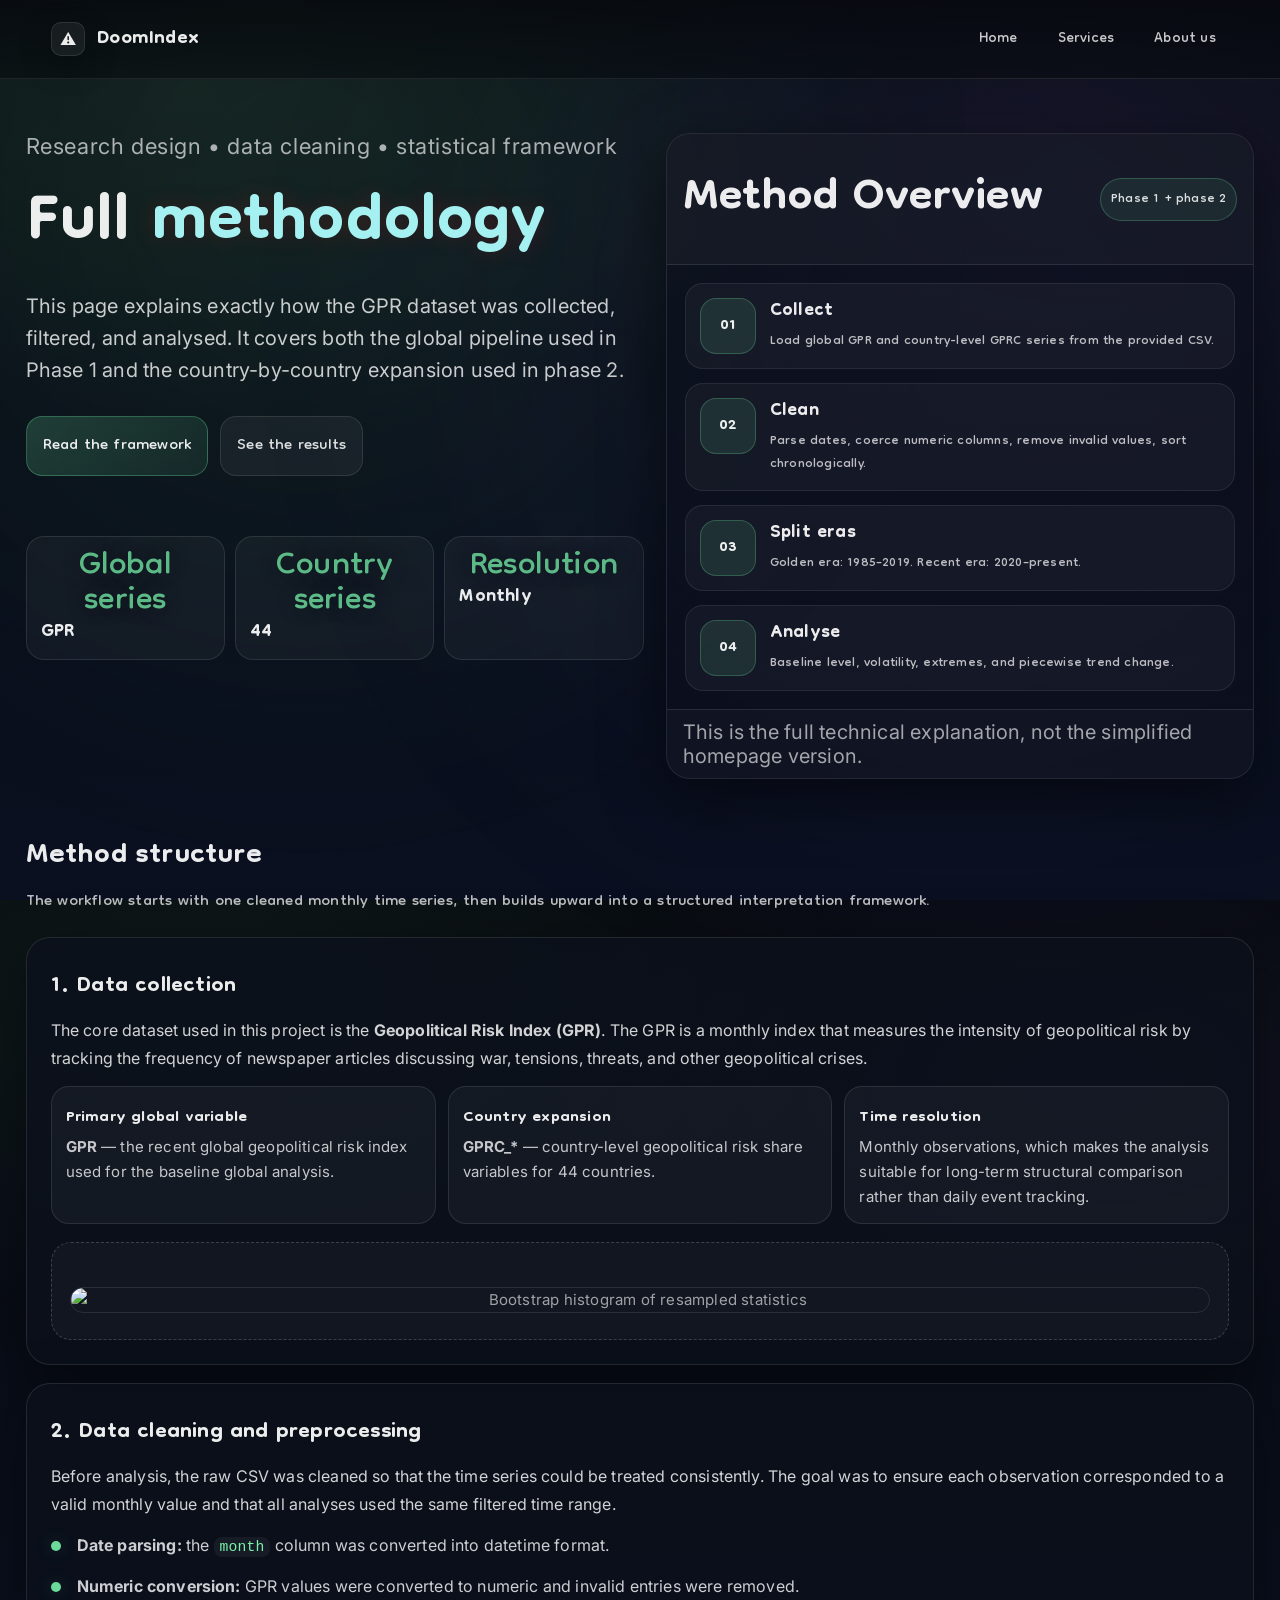
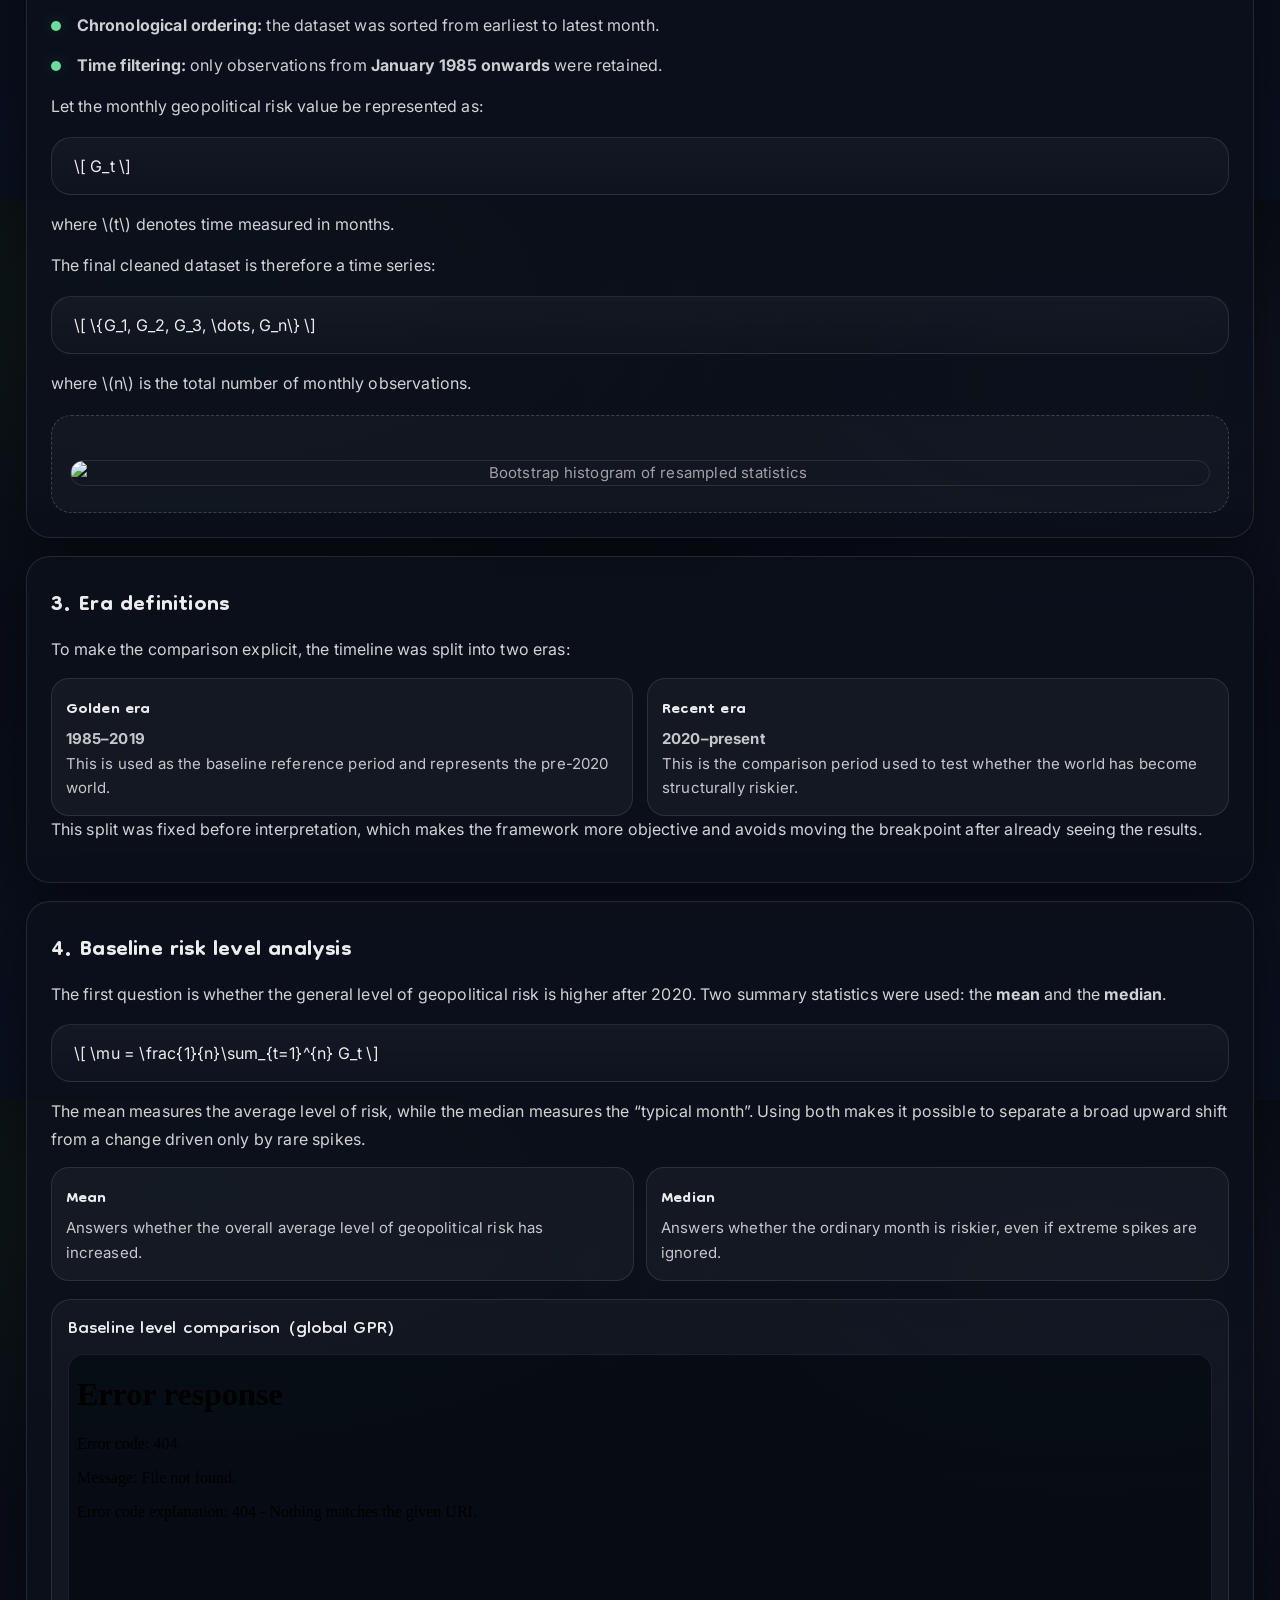
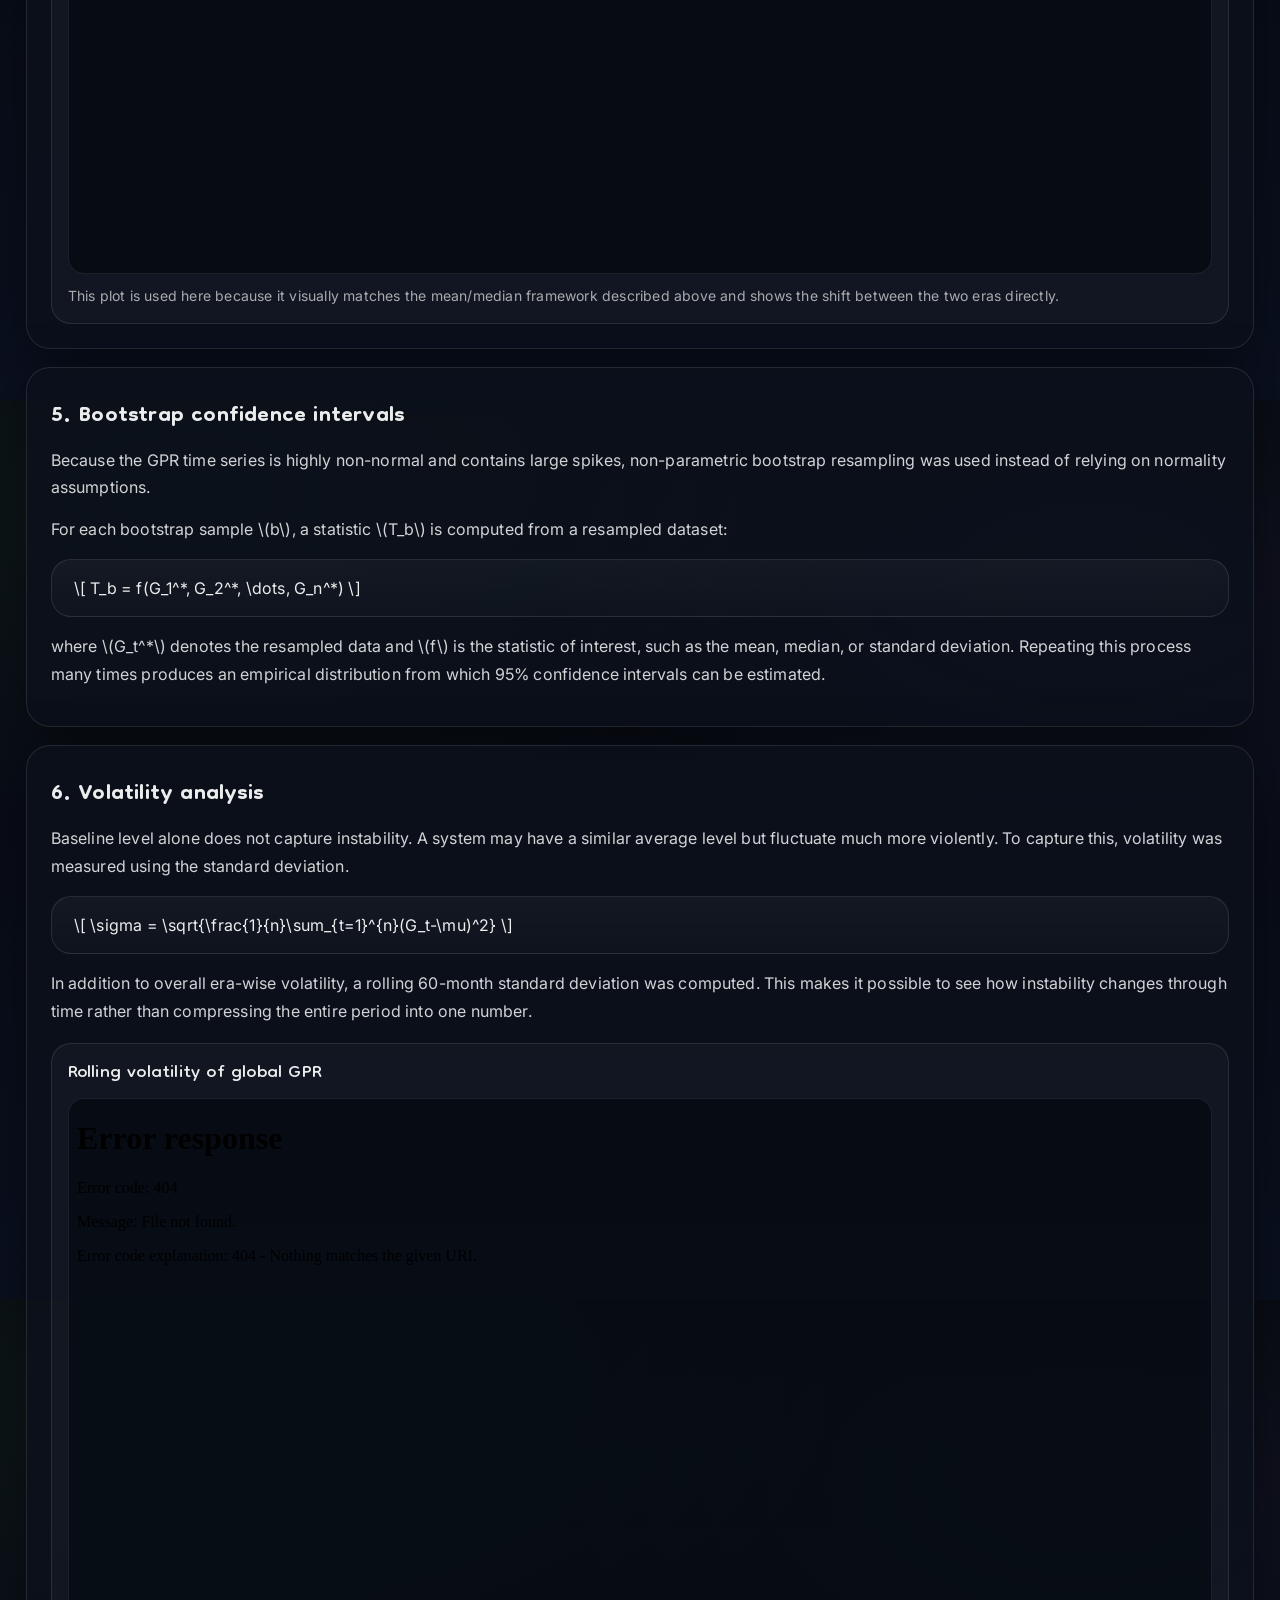
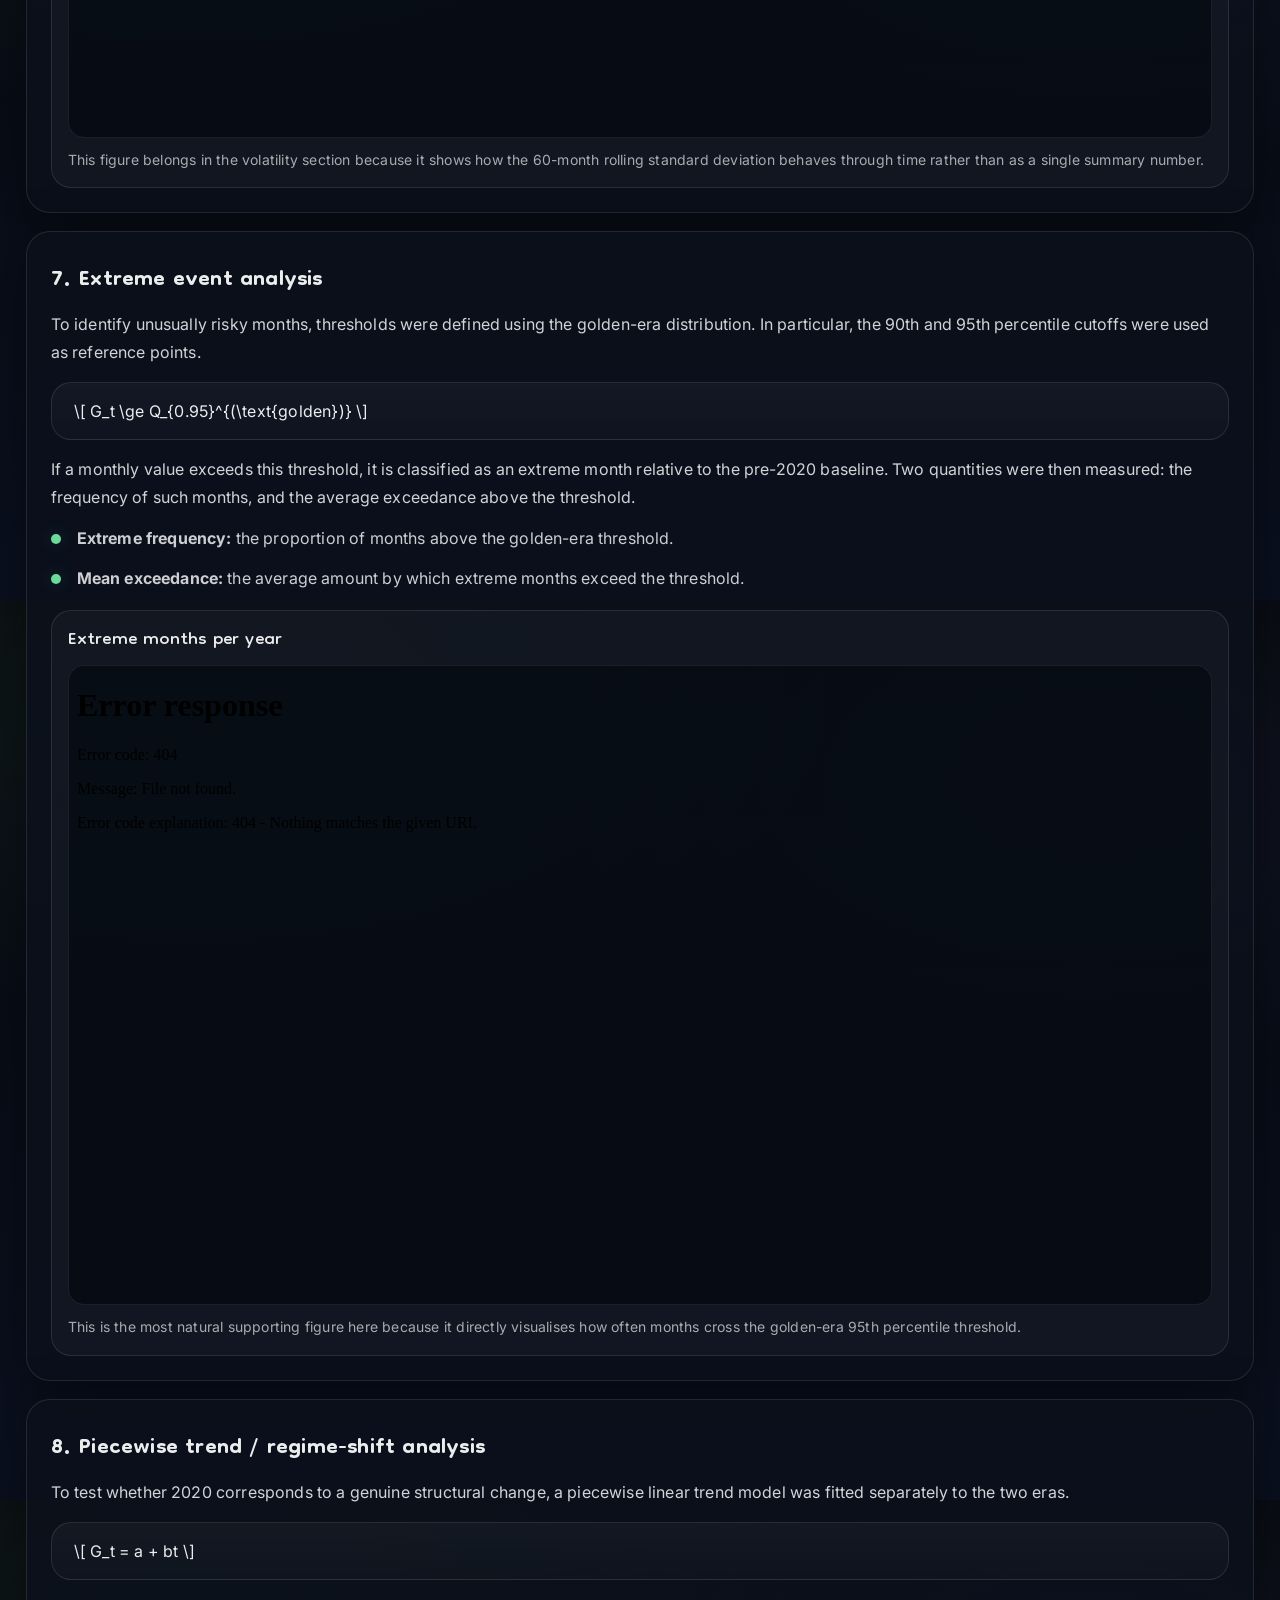
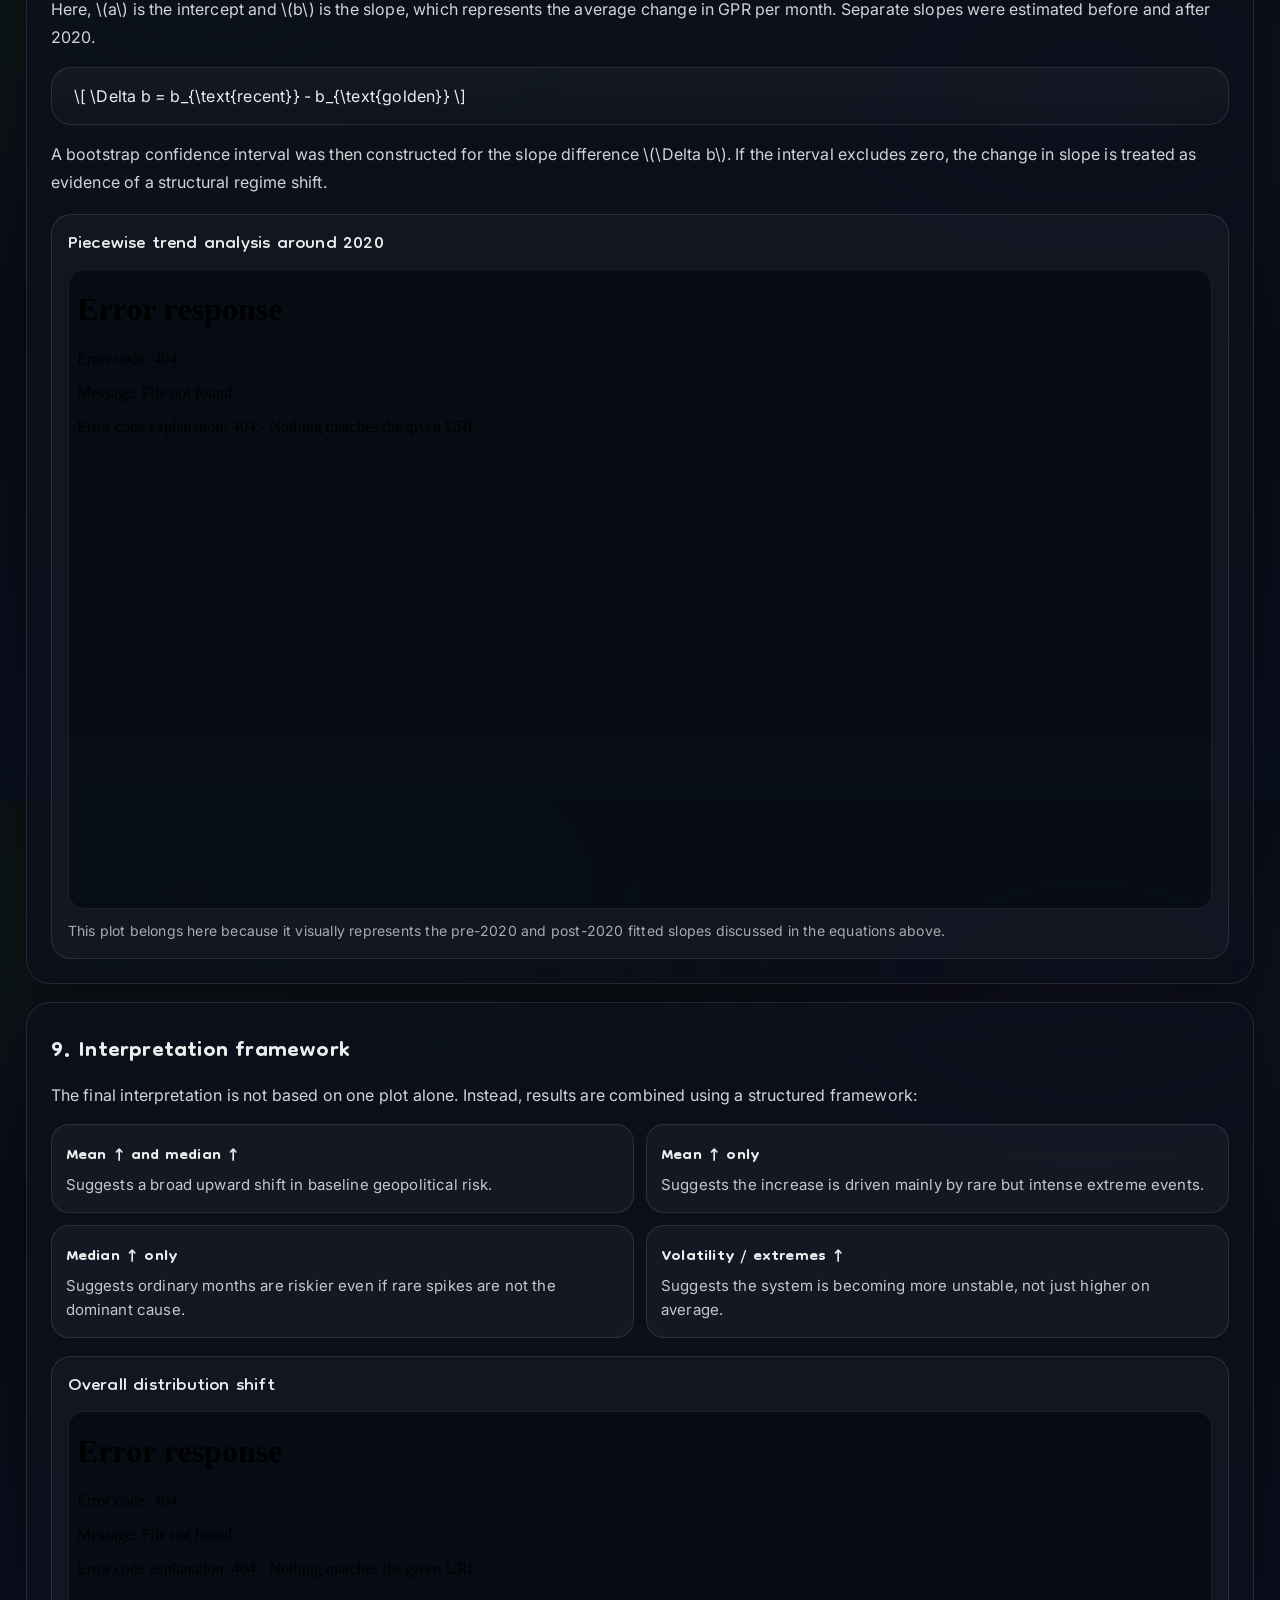
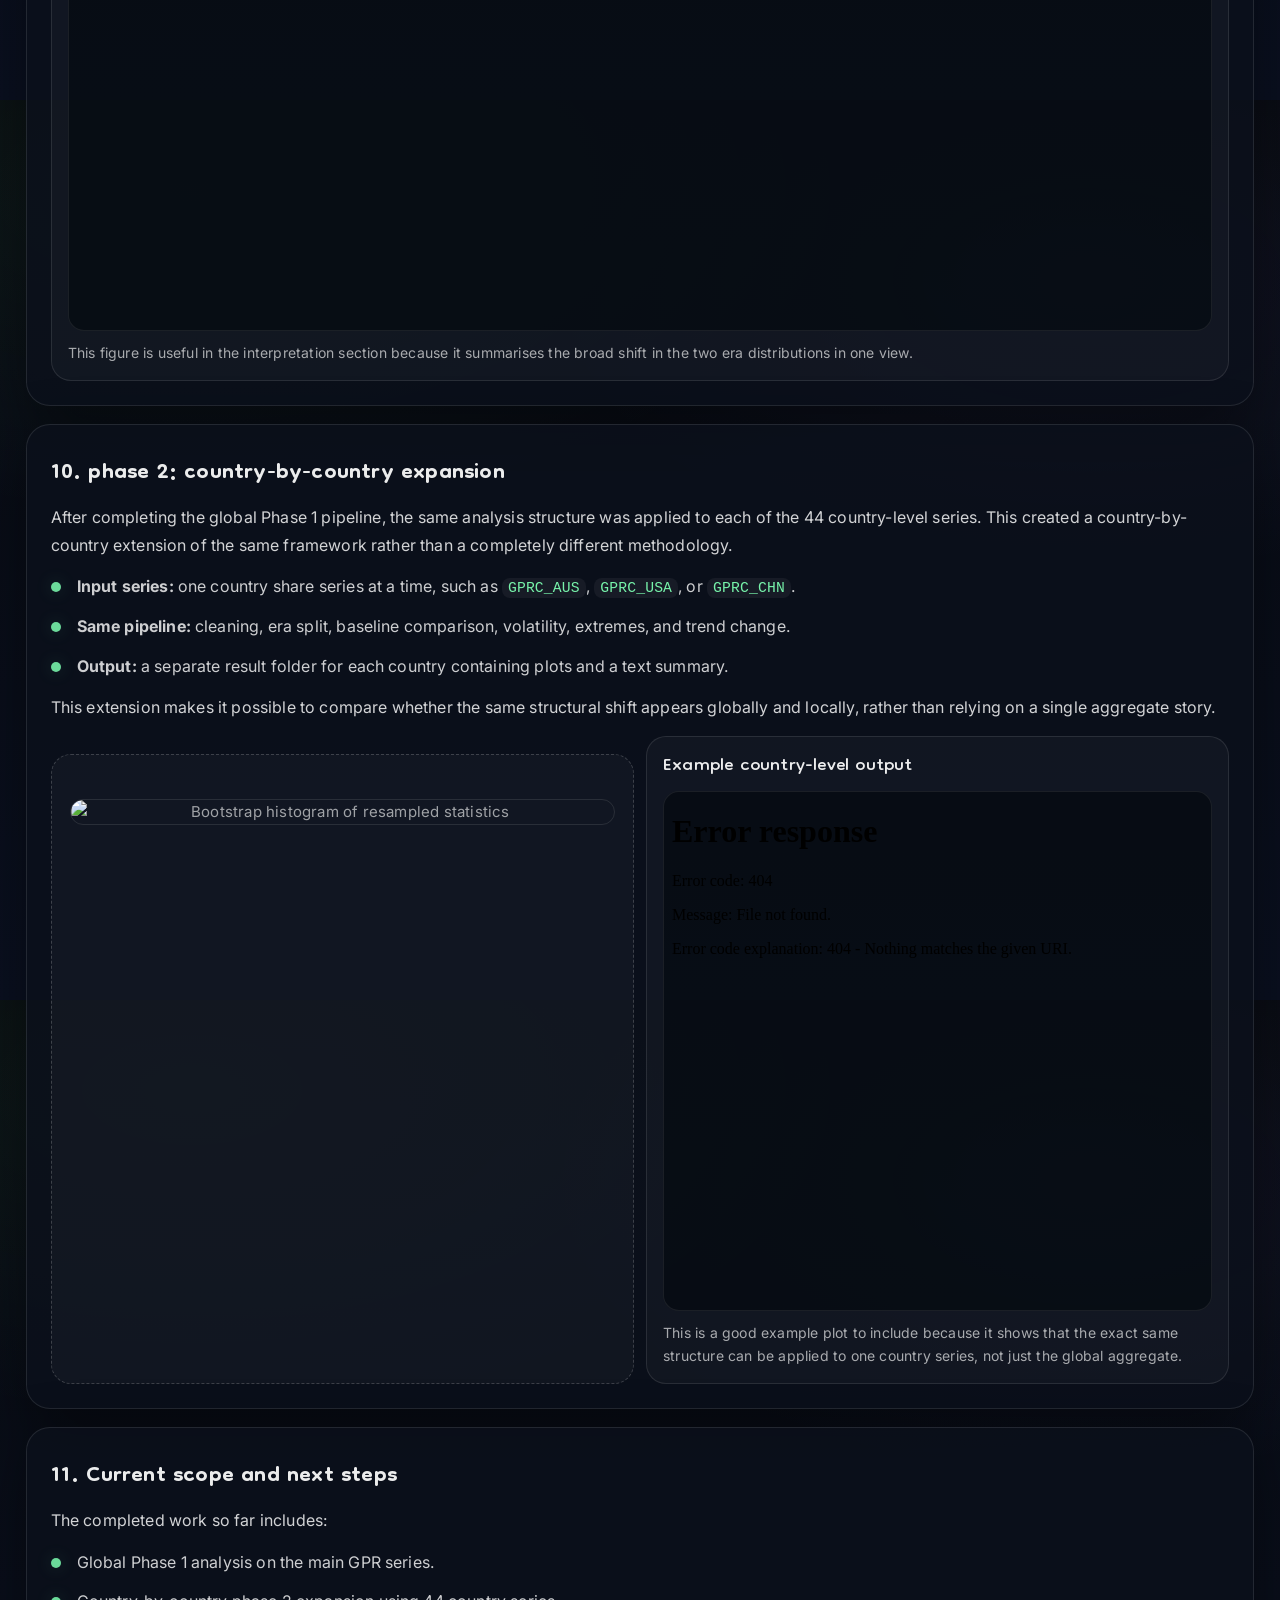
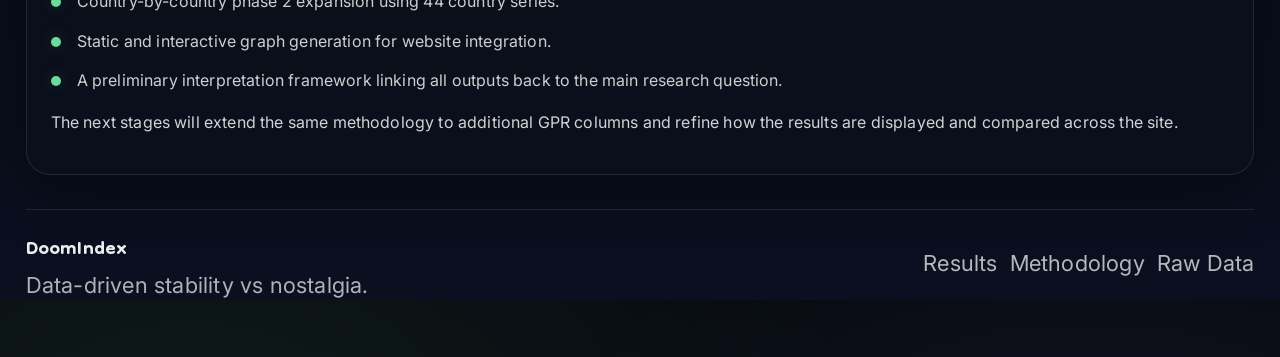
==== commit f301748a: "cool" ====
--- a/Scripts/about.html
+++ b/Scripts/about.html
@@ -31,7 +31,7 @@
     <nav class="nav">
       <div class="brand">
         <div class="brand-mark" aria-hidden="true">⚠</div>
-        <a class="brand-name" href="index.html">DoomIndex</a>
+        <a class="brand-name" href="../index.html">DoomIndex</a>
       </div>
 
       <button class="nav-toggle" id="navToggle" aria-label="Toggle menu">
@@ -39,9 +39,9 @@
       </button>
 
       <div class="nav-links" id="navLinks">
-        <a class="nav-link" href="index.html">Home</a>
-        <a class="nav-link" href="about.html">About</a>
-        <a class="nav-link" href="Services.html">Contact</a>
+        <a class="nav-link" href="../index.html">Home</a>
+        <a class="nav-link" href="Services.html">Services</a>
+        <a class="nav-link" href="about.html">About us</a>
       </div>
     </nav>
   </header>
--- a/Scripts/styles.css
+++ b/Scripts/styles.css
@@ -254,8 +254,9 @@
   border-bottom: 1px solid var(--border);
 }
 .card-title{
-  font-size: 26px;
-  font-weight: 700;
+  font-size: 70px;
+  font-weight: 700;
+  text-align: center;
 }
 .pill{
   font-size: 20px;
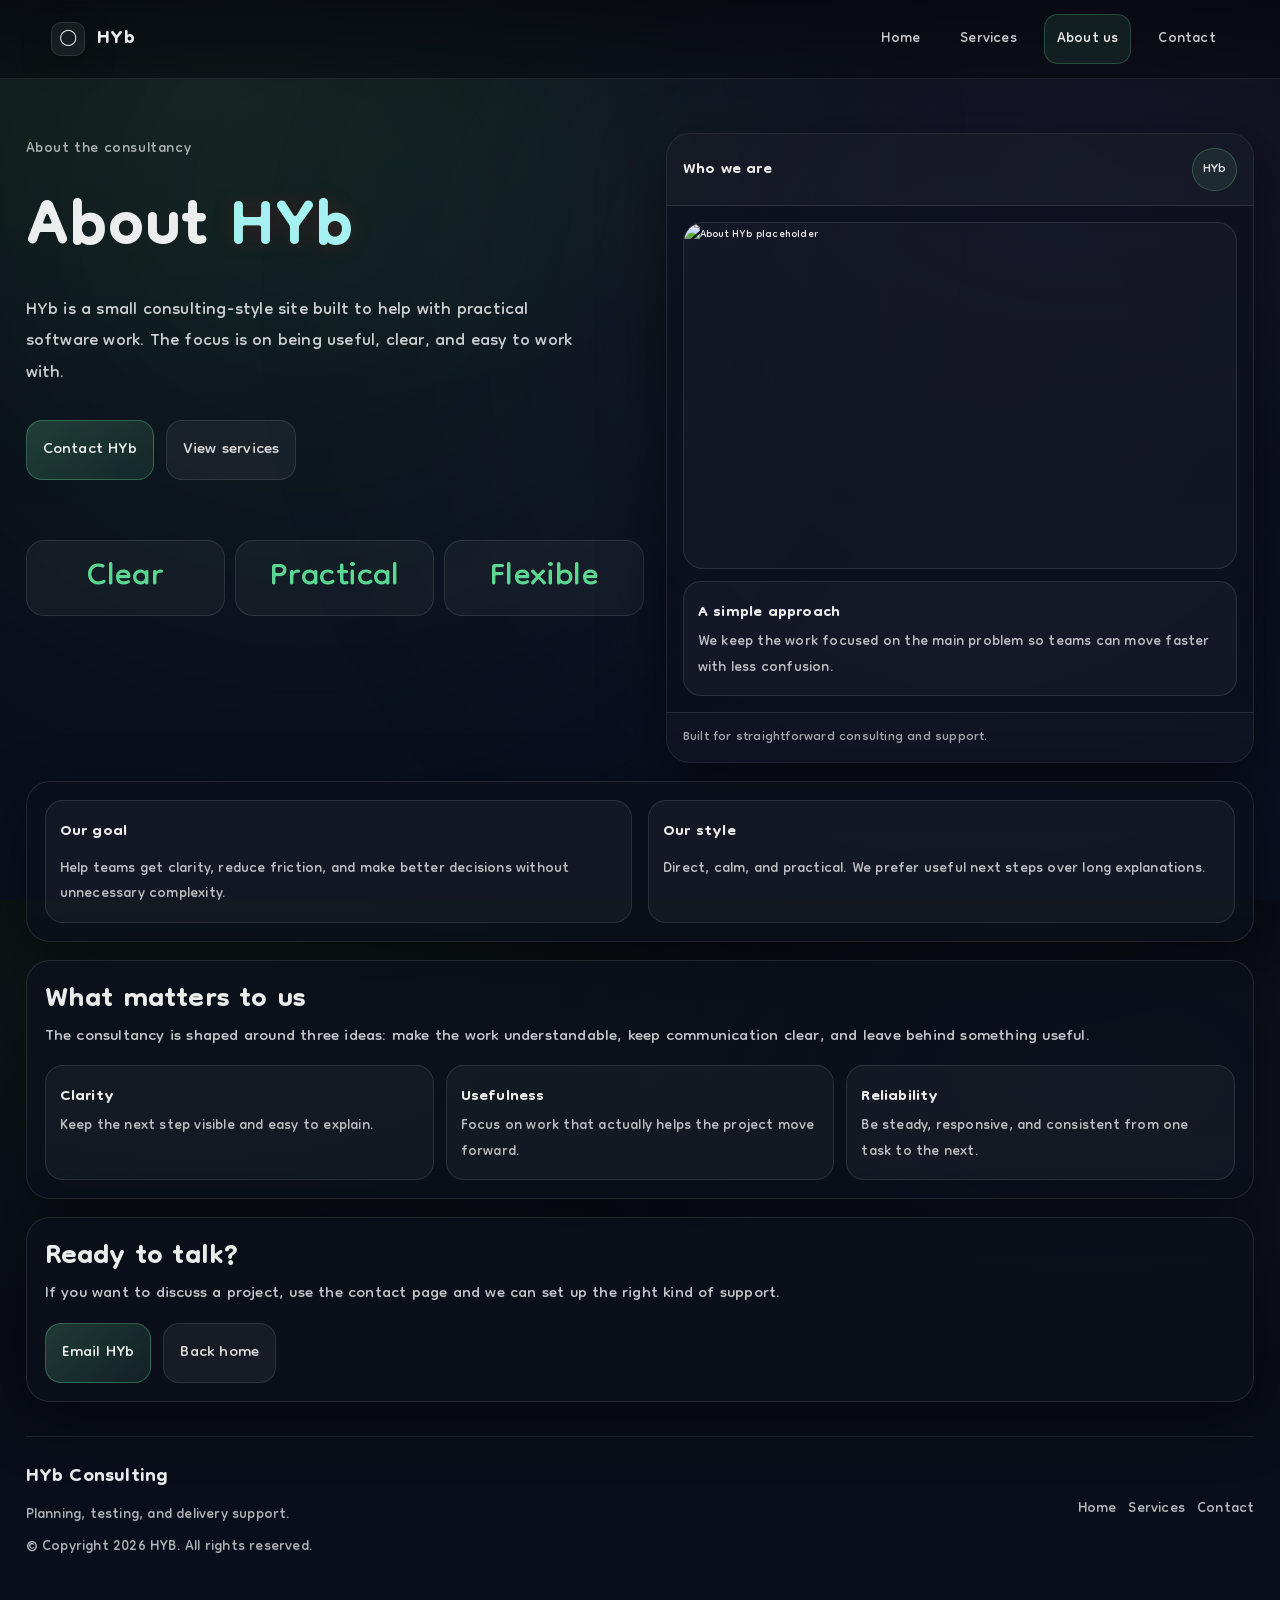
==== commit 224b02bf: "Animations" ====
--- a/Scripts/about.html
+++ b/Scripts/about.html
@@ -3,26 +3,14 @@
 <head>
   <meta charset="UTF-8" />
   <meta name="viewport" content="width=device-width, initial-scale=1.0" />
-  <title>Methodology | DoomIndex</title>
+  <title>About HYb | Consulting</title>
 
   <link rel="preconnect" href="https://fonts.googleapis.com">
   <link rel="preconnect" href="https://fonts.gstatic.com" crossorigin>
-  <link href="https://fonts.googleapis.com/css2?family=Dongle:wght@300;400;700&family=Inter:wght@400;500;600;700&display=swap" rel="stylesheet">
+  <link href="https://fonts.googleapis.com/css2?family=Dongle:wght@300;400;700&display=swap" rel="stylesheet">
 
   <link rel="stylesheet" href="styles.css" />
-
-  <script>
-    window.MathJax = {
-      tex: {
-        inlineMath: [['\\(', '\\)'], ['$', '$']],
-        displayMath: [['\\[', '\\]'], ['$$', '$$']]
-      },
-      svg: { fontCache: 'global' }
-    };
-  </script>
-  <script async src="https://cdn.jsdelivr.net/npm/mathjax@3/es5/tex-svg.js"></script>
 </head>
-
 <body>
   <div class="bg-glow bg-glow--a"></div>
   <div class="bg-glow bg-glow--b"></div>
@@ -30,8 +18,8 @@
   <header class="nav-wrap">
     <nav class="nav">
       <div class="brand">
-        <div class="brand-mark" aria-hidden="true">⚠</div>
-        <a class="brand-name" href="../index.html">DoomIndex</a>
+        <div class="brand-mark" aria-hidden="true">◯</div>
+        <a class="brand-name" href="../index.html">HYb</a>
       </div>
 
       <button class="nav-toggle" id="navToggle" aria-label="Toggle menu">
@@ -41,942 +29,110 @@
       <div class="nav-links" id="navLinks">
         <a class="nav-link" href="../index.html">Home</a>
         <a class="nav-link" href="Services.html">Services</a>
-        <a class="nav-link" href="about.html">About us</a>
+        <a class="nav-link active" href="about.html">About us</a>
+        <a class="nav-link" href="email.html">Contact</a>
       </div>
     </nav>
   </header>
 
   <main class="container">
-    <!-- HERO -->
-    <section class="hero methodology-hero">
-      <div class="hero-left">
-        <div class="kicker methodology-kicker">Research design • data cleaning • statistical framework</div>
-
+    <section class="hero">
+      <div class="hero-left reveal">
+        <div class="kicker">About the consultancy</div>
         <h1 class="hero-title">
-          Full <span class="accent">methodology</span>
+          About <span class="accent">HYb</span>
         </h1>
-
-        <p class="hero-subtitle methodology-subtitle">
-          This page explains exactly how the GPR dataset was collected, filtered, and analysed.
-          It covers both the global pipeline used in Phase 1 and the country-by-country expansion used in phase 2.
+        <p class="hero-subtitle">
+          HYb is a small consulting-style site built to help with practical software work. The focus is on being useful, clear, and easy to work with.
         </p>
-
         <div class="hero-cta">
-          <a class="btn btn-primary" href="#method-sections">Read the framework</a>
-          <a class="btn btn-ghost" href="raw-data.html">See the results</a>
+          <a class="btn btn-primary" href="email.html">Contact HYb</a>
+          <a class="btn btn-ghost" href="Services.html">View services</a>
         </div>
-
         <div class="hero-metrics">
-          <div class="metric">
-            <div class="metric-label">Global series</div>
-            <div class="metric-value">GPR</div>
-          </div>
-          <div class="metric">
-            <div class="metric-label">Country series</div>
-            <div class="metric-value">44</div>
-          </div>
-          <div class="metric">
-            <div class="metric-label">Resolution</div>
-            <div class="metric-value">Monthly</div>
-          </div>
+          <div class="metric"><div class="metric-label">Clear</div></div>
+          <div class="metric"><div class="metric-label">Practical</div></div>
+          <div class="metric"><div class="metric-label">Flexible</div></div>
         </div>
       </div>
 
-      <div class="hero-right">
-        <div class="card">
+      <div class="hero-right reveal float-slow">
+        <div class="card hero-image-card">
           <div class="card-top">
-            <div class="card-title">Method Overview</div>
-            <div class="pill">Phase 1 + phase 2</div>
+            <div class="mini-title">Who we are</div>
+            <div class="pill">HYb</div>
           </div>
-
-          <div class="method-overview">
-            <div class="overview-step">
-              <div class="overview-num">01</div>
-              <div>
-                <div class="overview-title">Collect</div>
-                <div class="overview-text">Load global GPR and country-level GPRC series from the provided CSV.</div>
-              </div>
+          <div style="padding: 16px; display: grid; gap: 12px;">
+            <div class="image-card image-card--hero">
+              <img src="https://placehold.co/1200x800/0f172a/a5f0f0?text=About+HYb" alt="About HYb placeholder" />
             </div>
-
-            <div class="overview-step">
-              <div class="overview-num">02</div>
-              <div>
-                <div class="overview-title">Clean</div>
-                <div class="overview-text">Parse dates, coerce numeric columns, remove invalid values, sort chronologically.</div>
-              </div>
-            </div>
-
-            <div class="overview-step">
-              <div class="overview-num">03</div>
-              <div>
-                <div class="overview-title">Split eras</div>
-                <div class="overview-text">Golden era: 1985–2019. Recent era: 2020–present.</div>
-              </div>
-            </div>
-
-            <div class="overview-step">
-              <div class="overview-num">04</div>
-              <div>
-                <div class="overview-title">Analyse</div>
-                <div class="overview-text">Baseline level, volatility, extremes, and piecewise trend change.</div>
-              </div>
+            <div class="mini-card">
+              <div class="mini-title">A simple approach</div>
+              <div class="mini-text">We keep the work focused on the main problem so teams can move faster with less confusion.</div>
             </div>
           </div>
-
           <div class="card-bottom">
-            <div class="note">This is the full technical explanation, not the simplified homepage version.</div>
+            <div class="note">Built for straightforward consulting and support.</div>
           </div>
         </div>
       </div>
     </section>
 
-    <!-- SECTION HEADER -->
-    <section class="tabs-section" id="method-sections">
-      <div class="tabs-header">
-        <h2 class="section-title">Method structure</h2>
-        <p class="section-subtitle methodology-section-subtitle">
-          The workflow starts with one cleaned monthly time series, then builds upward into a structured interpretation framework.
-        </p>
+    <section class="content-block reveal">
+      <div class="panel-grid" style="grid-template-columns: 1fr 1fr; gap: 16px; align-items: stretch;">
+        <div class="mini-card">
+          <div class="mini-title">Our goal</div>
+          <div class="mini-text" style="margin-top: 8px;">Help teams get clarity, reduce friction, and make better decisions without unnecessary complexity.</div>
+        </div>
+        <div class="mini-card">
+          <div class="mini-title">Our style</div>
+          <div class="mini-text" style="margin-top: 8px;">Direct, calm, and practical. We prefer useful next steps over long explanations.</div>
+        </div>
       </div>
     </section>
 
-    <!-- CONTENT -->
-    <section class="full-tab-content">
-      <article class="page-panel active methodology-page">
-        <!-- 1 -->
-        <section class="content-block">
-          <h3 class="panel-title">1. Data collection</h3>
-          <p class="method-body">
-            The core dataset used in this project is the <b>Geopolitical Risk Index (GPR)</b>.
-            The GPR is a monthly index that measures the intensity of geopolitical risk by tracking the frequency of newspaper articles discussing war, tensions, threats, and other geopolitical crises.
-          </p>
+    <section class="content-block reveal">
+      <h2 class="section-title">What matters to us</h2>
+      <p class="panel-text">The consultancy is shaped around three ideas: make the work understandable, keep communication clear, and leave behind something useful.</p>
+      <div class="panel-grid">
+        <div class="mini-card">
+          <div class="mini-title">Clarity</div>
+          <div class="mini-text">Keep the next step visible and easy to explain.</div>
+        </div>
+        <div class="mini-card">
+          <div class="mini-title">Usefulness</div>
+          <div class="mini-text">Focus on work that actually helps the project move forward.</div>
+        </div>
+        <div class="mini-card">
+          <div class="mini-title">Reliability</div>
+          <div class="mini-text">Be steady, responsive, and consistent from one task to the next.</div>
+        </div>
+      </div>
+    </section>
 
-          <div class="panel-grid methodology-grid-3">
-            <div class="mini-card">
-              <div class="mini-title">Primary global variable</div>
-              <div class="mini-text method-small">
-                <b>GPR</b> — the recent global geopolitical risk index used for the baseline global analysis.
-              </div>
-            </div>
-
-            <div class="mini-card">
-              <div class="mini-title">Country expansion</div>
-              <div class="mini-text method-small">
-                <b>GPRC_*</b> — country-level geopolitical risk share variables for 44 countries.
-              </div>
-            </div>
-
-            <div class="mini-card">
-              <div class="mini-title">Time resolution</div>
-              <div class="mini-text method-small">
-                Monthly observations, which makes the analysis suitable for long-term structural comparison rather than daily event tracking.
-              </div>
-            </div>
-          </div>
-
-          <div class="figure-placeholder">
-            <img src="../images/gpr.png" alt="Bootstrap histogram of resampled statistics" class="method-image">
-          </div>
-        </section>
-
-        <!-- 2 -->
-        <section class="content-block">
-          <h3 class="panel-title">2. Data cleaning and preprocessing</h3>
-          <p class="method-body">
-            Before analysis, the raw CSV was cleaned so that the time series could be treated consistently.
-            The goal was to ensure each observation corresponded to a valid monthly value and that all analyses used the same filtered time range.
-          </p>
-
-          <ul class="panel-list methodology-list">
-            <li>
-              <span class="bullet"></span>
-              <span class="list-content"><b>Date parsing:</b> the <code>month</code> column was converted into datetime format.</span>
-            </li>
-            <li>
-              <span class="bullet"></span>
-              <span class="list-content"><b>Numeric conversion:</b> GPR values were converted to numeric and invalid entries were removed.</span>
-            </li>
-            <li>
-              <span class="bullet"></span>
-              <span class="list-content"><b>Chronological ordering:</b> the dataset was sorted from earliest to latest month.</span>
-            </li>
-            <li>
-              <span class="bullet"></span>
-              <span class="list-content"><b>Time filtering:</b> only observations from <b>January 1985 onwards</b> were retained.</span>
-            </li>
-          </ul>
-
-          <p class="method-body">
-            Let the monthly geopolitical risk value be represented as:
-          </p>
-
-          <div class="equation-card">
-            \[
-            G_t
-            \]
-          </div>
-
-          <p class="method-body">
-            where \(t\) denotes time measured in months.
-          </p>
-
-          <p class="method-body">
-            The final cleaned dataset is therefore a time series:
-          </p>
-
-          <div class="equation-card">
-            \[
-            \{G_1, G_2, G_3, \dots, G_n\}
-            \]
-          </div>
-
-          <p class="method-body">
-            where \(n\) is the total number of monthly observations.
-          </p>
-
-          <div class="figure-placeholder">
-            <img src="../images/clean_data.png" alt="Bootstrap histogram of resampled statistics" class="method-image">
-          </div>
-        </section>
-
-        <!-- 3 -->
-        <section class="content-block">
-          <h3 class="panel-title">3. Era definitions</h3>
-          <p class="method-body">
-            To make the comparison explicit, the timeline was split into two eras:
-          </p>
-
-          <div class="methodology-columns">
-            <div class="mini-card">
-              <div class="mini-title">Golden era</div>
-              <div class="mini-text method-small">
-                <b>1985–2019</b><br>
-                This is used as the baseline reference period and represents the pre-2020 world.
-              </div>
-            </div>
-
-            <div class="mini-card">
-              <div class="mini-title">Recent era</div>
-              <div class="mini-text method-small">
-                <b>2020–present</b><br>
-                This is the comparison period used to test whether the world has become structurally riskier.
-              </div>
-            </div>
-          </div>
-
-          <p class="method-body">
-            This split was fixed before interpretation, which makes the framework more objective and avoids moving the breakpoint after already seeing the results.
-          </p>
-        </section>
-
-        <!-- 4 -->
-        <section class="content-block">
-          <h3 class="panel-title">4. Baseline risk level analysis</h3>
-          <p class="method-body">
-            The first question is whether the general level of geopolitical risk is higher after 2020.
-            Two summary statistics were used: the <b>mean</b> and the <b>median</b>.
-          </p>
-
-          <div class="equation-card">
-            \[
-            \mu = \frac{1}{n}\sum_{t=1}^{n} G_t
-            \]
-          </div>
-
-          <p class="method-body">
-            The mean measures the average level of risk, while the median measures the “typical month”.
-            Using both makes it possible to separate a broad upward shift from a change driven only by rare spikes.
-          </p>
-
-          <div class="panel-grid methodology-grid-2">
-            <div class="mini-card">
-              <div class="mini-title">Mean</div>
-              <div class="mini-text method-small">
-                Answers whether the overall average level of geopolitical risk has increased.
-              </div>
-            </div>
-
-            <div class="mini-card">
-              <div class="mini-title">Median</div>
-              <div class="mini-text method-small">
-                Answers whether the ordinary month is riskier, even if extreme spikes are ignored.
-              </div>
-            </div>
-          </div>
-
-          <div class="method-plot-card">
-            <div class="method-plot-title">Baseline level comparison (global GPR)</div>
-            <div class="method-plot-wrap method-plot-medium">
-              <iframe
-                title="Baseline level comparison"
-                class="method-plot-iframe"
-                src="../analysis_results/baseline_analysis_plotly/html/06_baseline_level_comparison.html"
-                loading="lazy"
-                scrolling="no"
-                referrerpolicy="no-referrer"
-              ></iframe>
-            </div>
-            <div class="method-plot-caption">
-              This plot is used here because it visually matches the mean/median framework described above and shows the shift between the two eras directly.
-            </div>
-          </div>
-        </section>
-
-        <!-- 5 -->
-        <section class="content-block">
-          <h3 class="panel-title">5. Bootstrap confidence intervals</h3>
-          <p class="method-body">
-            Because the GPR time series is highly non-normal and contains large spikes, non-parametric bootstrap resampling was used instead of relying on normality assumptions.
-          </p>
-
-          <p class="method-body">
-            For each bootstrap sample \(b\), a statistic \(T_b\) is computed from a resampled dataset:
-          </p>
-
-          <div class="equation-card">
-            \[
-            T_b = f(G_1^*, G_2^*, \dots, G_n^*)
-            \]
-          </div>
-
-          <p class="method-body">
-            where \(G_t^*\) denotes the resampled data and \(f\) is the statistic of interest, such as the mean, median, or standard deviation.
-            Repeating this process many times produces an empirical distribution from which 95% confidence intervals can be estimated.
-          </p>
-
-
-        </section>
-
-        <!-- 6 -->
-        <section class="content-block">
-          <h3 class="panel-title">6. Volatility analysis</h3>
-          <p class="method-body">
-            Baseline level alone does not capture instability. A system may have a similar average level but fluctuate much more violently.
-            To capture this, volatility was measured using the standard deviation.
-          </p>
-
-          <div class="equation-card">
-            \[
-            \sigma = \sqrt{\frac{1}{n}\sum_{t=1}^{n}(G_t-\mu)^2}
-            \]
-          </div>
-
-          <p class="method-body">
-            In addition to overall era-wise volatility, a rolling 60-month standard deviation was computed.
-            This makes it possible to see how instability changes through time rather than compressing the entire period into one number.
-          </p>
-
-          <div class="method-plot-card">
-            <div class="method-plot-title">Rolling volatility of global GPR</div>
-            <div class="method-plot-wrap method-plot-large">
-              <iframe
-                title="Rolling volatility"
-                class="method-plot-iframe"
-                src="../analysis_results/baseline_analysis_plotly/html/04_instability_rolling_volatility.html"
-                loading="lazy"
-                scrolling="no"
-                referrerpolicy="no-referrer"
-              ></iframe>
-            </div>
-            <div class="method-plot-caption">
-              This figure belongs in the volatility section because it shows how the 60-month rolling standard deviation behaves through time rather than as a single summary number.
-            </div>
-          </div>
-        </section>
-
-        <!-- 7 -->
-        <section class="content-block">
-          <h3 class="panel-title">7. Extreme event analysis</h3>
-          <p class="method-body">
-            To identify unusually risky months, thresholds were defined using the golden-era distribution.
-            In particular, the 90th and 95th percentile cutoffs were used as reference points.
-          </p>
-
-          <div class="equation-card">
-            \[
-            G_t \ge Q_{0.95}^{(\text{golden})}
-            \]
-          </div>
-
-          <p class="method-body">
-            If a monthly value exceeds this threshold, it is classified as an extreme month relative to the pre-2020 baseline.
-            Two quantities were then measured: the frequency of such months, and the average exceedance above the threshold.
-          </p>
-
-          <ul class="panel-list methodology-list">
-            <li>
-              <span class="bullet"></span>
-              <span class="list-content"><b>Extreme frequency:</b> the proportion of months above the golden-era threshold.</span>
-            </li>
-            <li>
-              <span class="bullet"></span>
-              <span class="list-content"><b>Mean exceedance:</b> the average amount by which extreme months exceed the threshold.</span>
-            </li>
-          </ul>
-
-          <div class="method-plot-card">
-            <div class="method-plot-title">Extreme months per year</div>
-            <div class="method-plot-wrap method-plot-large">
-              <iframe
-                title="Extreme event frequency"
-                class="method-plot-iframe"
-                src="../analysis_results/baseline_analysis_plotly/html/05_extreme_event_frequency.html"
-                loading="lazy"
-                scrolling="no"
-                referrerpolicy="no-referrer"
-              ></iframe>
-            </div>
-            <div class="method-plot-caption">
-              This is the most natural supporting figure here because it directly visualises how often months cross the golden-era 95th percentile threshold.
-            </div>
-          </div>
-        </section>
-
-        <!-- 8 -->
-        <section class="content-block">
-          <h3 class="panel-title">8. Piecewise trend / regime-shift analysis</h3>
-          <p class="method-body">
-            To test whether 2020 corresponds to a genuine structural change, a piecewise linear trend model was fitted separately to the two eras.
-          </p>
-
-          <div class="equation-card">
-            \[
-            G_t = a + bt
-            \]
-          </div>
-
-          <p class="method-body">
-            Here, \(a\) is the intercept and \(b\) is the slope, which represents the average change in GPR per month.
-            Separate slopes were estimated before and after 2020.
-          </p>
-
-          <div class="equation-card">
-            \[
-            \Delta b = b_{\text{recent}} - b_{\text{golden}}
-            \]
-          </div>
-
-          <p class="method-body">
-            A bootstrap confidence interval was then constructed for the slope difference \(\Delta b\).
-            If the interval excludes zero, the change in slope is treated as evidence of a structural regime shift.
-          </p>
-
-          <div class="method-plot-card">
-            <div class="method-plot-title">Piecewise trend analysis around 2020</div>
-            <div class="method-plot-wrap method-plot-large">
-              <iframe
-                title="Piecewise trend analysis"
-                class="method-plot-iframe"
-                src="../analysis_results/baseline_analysis_plotly/html/07_piecewise_trend_lines.html"
-                loading="lazy"
-                scrolling="no"
-                referrerpolicy="no-referrer"
-              ></iframe>
-            </div>
-            <div class="method-plot-caption">
-              This plot belongs here because it visually represents the pre-2020 and post-2020 fitted slopes discussed in the equations above.
-            </div>
-          </div>
-        </section>
-
-        <!-- 9 -->
-        <section class="content-block">
-          <h3 class="panel-title">9. Interpretation framework</h3>
-          <p class="method-body">
-            The final interpretation is not based on one plot alone.
-            Instead, results are combined using a structured framework:
-          </p>
-
-          <div class="panel-grid methodology-grid-2">
-            <div class="mini-card">
-              <div class="mini-title">Mean ↑ and median ↑</div>
-              <div class="mini-text method-small">
-                Suggests a broad upward shift in baseline geopolitical risk.
-              </div>
-            </div>
-
-            <div class="mini-card">
-              <div class="mini-title">Mean ↑ only</div>
-              <div class="mini-text method-small">
-                Suggests the increase is driven mainly by rare but intense extreme events.
-              </div>
-            </div>
-
-            <div class="mini-card">
-              <div class="mini-title">Median ↑ only</div>
-              <div class="mini-text method-small">
-                Suggests ordinary months are riskier even if rare spikes are not the dominant cause.
-              </div>
-            </div>
-
-            <div class="mini-card">
-              <div class="mini-title">Volatility / extremes ↑</div>
-              <div class="mini-text method-small">
-                Suggests the system is becoming more unstable, not just higher on average.
-              </div>
-            </div>
-          </div>
-
-          <div class="method-plot-card">
-            <div class="method-plot-title">Overall distribution shift</div>
-            <div class="method-plot-wrap method-plot-medium">
-              <iframe
-                title="Distribution shift"
-                class="method-plot-iframe"
-                src="../analysis_results/baseline_analysis_plotly/html/03_distribution_density_comparison.html"
-                loading="lazy"
-                scrolling="no"
-                referrerpolicy="no-referrer"
-              ></iframe>
-            </div>
-            <div class="method-plot-caption">
-              This figure is useful in the interpretation section because it summarises the broad shift in the two era distributions in one view.
-            </div>
-          </div>
-        </section>
-
-        <!-- 10 -->
-        <section class="content-block">
-          <h3 class="panel-title">10. phase 2: country-by-country expansion</h3>
-          <p class="method-body">
-            After completing the global Phase 1 pipeline, the same analysis structure was applied to each of the 44 country-level series.
-            This created a country-by-country extension of the same framework rather than a completely different methodology.
-          </p>
-
-          <ul class="panel-list methodology-list">
-            <li>
-              <span class="bullet"></span>
-              <span class="list-content"><b>Input series:</b> one country share series at a time, such as <code>GPRC_AUS</code>, <code>GPRC_USA</code>, or <code>GPRC_CHN</code>.</span>
-            </li>
-            <li>
-              <span class="bullet"></span>
-              <span class="list-content"><b>Same pipeline:</b> cleaning, era split, baseline comparison, volatility, extremes, and trend change.</span>
-            </li>
-            <li>
-              <span class="bullet"></span>
-              <span class="list-content"><b>Output:</b> a separate result folder for each country containing plots and a text summary.</span>
-            </li>
-          </ul>
-
-          <p class="method-body">
-            This extension makes it possible to compare whether the same structural shift appears globally and locally, rather than relying on a single aggregate story.
-          </p>
-
-          <div class="panel-grid methodology-grid-2">
-            <div class="figure-placeholder">
-              <img src="../images/44_countries.png" alt="Bootstrap histogram of resampled statistics" class="method-image">
-            </div>
-            <div class="method-plot-card method-plot-card--compact">
-              <div class="method-plot-title">Example country-level output</div>
-              <div class="method-plot-wrap method-plot-medium">
-                <iframe
-                  title="Country example plot"
-                  class="method-plot-iframe"
-                  src="../analysis_results/phase1_analysis_countries_plotly/AUS/01_time_series_and_trend.html"
-                  loading="lazy"
-                  scrolling="no"
-                  referrerpolicy="no-referrer"
-                ></iframe>
-              </div>
-              <div class="method-plot-caption">
-                This is a good example plot to include because it shows that the exact same structure can be applied to one country series, not just the global aggregate.
-              </div>
-            </div>
-          </div>
-        </section>
-
-        <!-- 11 -->
-        <section class="content-block">
-          <h3 class="panel-title">11. Current scope and next steps</h3>
-          <p class="method-body">
-            The completed work so far includes:
-          </p>
-
-          <ul class="panel-list methodology-list">
-            <li>
-              <span class="bullet"></span>
-              <span class="list-content">Global Phase 1 analysis on the main GPR series.</span>
-            </li>
-            <li>
-              <span class="bullet"></span>
-              <span class="list-content">Country-by-country phase 2 expansion using 44 country series.</span>
-            </li>
-            <li>
-              <span class="bullet"></span>
-              <span class="list-content">Static and interactive graph generation for website integration.</span>
-            </li>
-            <li>
-              <span class="bullet"></span>
-              <span class="list-content">A preliminary interpretation framework linking all outputs back to the main research question.</span>
-            </li>
-          </ul>
-
-          <p class="method-body">
-            The next stages will extend the same methodology to additional GPR columns and refine how the results are displayed and compared across the site.
-          </p>
-        </section>
-      </article>
+    <section class="content-block reveal">
+      <h2 class="section-title">Ready to talk?</h2>
+      <p class="panel-text">If you want to discuss a project, use the contact page and we can set up the right kind of support.</p>
+      <div class="results-cta">
+        <a class="btn btn-primary" href="email.html">Email HYb</a>
+        <a class="btn btn-ghost" href="../index.html">Back home</a>
+      </div>
     </section>
 
     <footer class="footer">
       <div class="footer-left">
-        <div class="footer-title">DoomIndex</div>
-        <div class="footer-sub">Data-driven stability vs nostalgia.</div>
+        <div class="footer-title">HYb Consulting</div>
+        <div class="footer-sub">Planning, testing, and delivery support.</div>
+        <div class="footer-sub">© Copyright 2026 HYB. All rights reserved.</div>
       </div>
       <div class="footer-right">
-        <a href="raw-data.html">Results</a>
-        <a href="methodology.html">Methodology</a>
-        <a href="actual_raw_data.html">Raw Data</a>
+        <a href="../index.html">Home</a>
+        <a href="Services.html">Services</a>
+        <a href="email.html">Contact</a>
       </div>
     </footer>
   </main>
 
-  <style>
-    :root{
-      --font-display: "Dongle", system-ui, sans-serif;
-      --font-body: "Inter", system-ui, -apple-system, BlinkMacSystemFont, "Segoe UI", sans-serif;
-    }
-
-    body{
-      font-family: var(--font-body);
-    }
-
-    .brand-name,
-    .nav-link,
-    .hero-title,
-    .section-title,
-    .panel-title,
-    .mini-title,
-    .feature-title,
-    .card-title,
-    .doom-q,
-    .doom-a,
-    .metric-value,
-    .metric-label,
-    .btn,
-    .pill,
-    .footer-title,
-    .overview-title,
-    .overview-num,
-    .overview-text,
-    .kicker,
-    .section-subtitle,
-    .method-plot-title {
-      font-family: var(--font-display);
-    }
-
-    .methodology-kicker,
-    .methodology-subtitle,
-    .method-body,
-    .method-small,
-    .figure-placeholder,
-    .list-content,
-    .footer-sub,
-    .note,
-    .method-plot-caption {
-      font-family: var(--font-body);
-    }
-
-    .methodology-hero{
-      align-items: stretch;
-    }
-
-    .methodology-subtitle{
-      font-size: 20px;
-      line-height: 1.6;
-      color: rgba(255,255,255,0.78);
-      max-width: 62ch;
-    }
-
-    .method-overview{
-      padding: 18px;
-      display: grid;
-      gap: 14px;
-    }
-
-    .overview-step{
-      display: grid;
-      grid-template-columns: 56px 1fr;
-      gap: 14px;
-      align-items: start;
-      padding: 14px;
-      border-radius: 18px;
-      background: rgba(255,255,255,0.04);
-      border: 1px solid rgba(255,255,255,0.08);
-    }
-
-    .overview-num{
-      width: 56px;
-      height: 56px;
-      border-radius: 16px;
-      display: grid;
-      place-items: center;
-      font-size: 24px;
-      font-weight: 700;
-      background: rgba(124,255,178,0.10);
-      border: 1px solid rgba(124,255,178,0.22);
-      line-height: 1;
-    }
-
-    .overview-title{
-      font-size: 28px;
-      font-weight: 700;
-      line-height: 1;
-      margin-bottom: 4px;
-    }
-
-    .overview-text{
-      font-size: 20px;
-      line-height: 1.15;
-      color: rgba(255,255,255,0.72);
-    }
-
-    .methodology-page{
-      display: block !important;
-      padding: 0;
-      max-height: none !important;
-      overflow: visible !important;
-      background: transparent;
-      border: none;
-      box-shadow: none;
-    }
-
-    .method-body{
-      font-size: 16px;
-      line-height: 1.72;
-      color: rgba(255,255,255,0.82);
-      margin: 0 0 14px;
-      letter-spacing: 0.01em;
-    }
-
-    .method-small{
-      font-size: 15px;
-      line-height: 1.65;
-      color: rgba(255,255,255,0.76);
-      letter-spacing: 0.01em;
-    }
-
-    .methodology-grid-2{
-      grid-template-columns: 1fr 1fr;
-    }
-
-    .methodology-grid-3{
-      grid-template-columns: 1fr 1fr 1fr;
-    }
-
-    .equation-card{
-      margin: 16px 0;
-      padding: 18px 22px;
-      border-radius: 20px;
-      border: 1px solid rgba(255,255,255,0.10);
-      background: linear-gradient(180deg, rgba(255,255,255,0.04), rgba(255,255,255,0.02));
-      overflow-x: auto;
-    }
-
-    .figure-placeholder{
-      margin-top: 18px;
-      padding: 26px 18px;
-      border-radius: 20px;
-      border: 1px dashed rgba(255,255,255,0.18);
-      background: rgba(255,255,255,0.03);
-      color: rgba(255,255,255,0.60);
-      font-size: 15px;
-      text-align: center;
-      line-height: 1.6;
-    }
-
-    .method-plot-card{
-      margin-top: 18px;
-      padding: 16px;
-      border-radius: 20px;
-      border: 1px solid rgba(255,255,255,0.10);
-      background: rgba(255,255,255,0.03);
-    }
-
-    .method-plot-card--compact{
-      margin-top: 0;
-    }
-
-    .method-plot-title{
-      font-size: 28px;
-      line-height: 1;
-      margin-bottom: 10px;
-    }
-
-    .method-plot-wrap{
-      width: 100%;
-      overflow: hidden;
-      border-radius: 16px;
-      border: 1px solid rgba(255,255,255,0.08);
-      background: rgba(4,8,15,0.65);
-    }
-
-    .method-plot-medium{
-      height: 520px;
-    }
-
-    .method-plot-large{
-      height: 640px;
-    }
-
-    .method-plot-iframe{
-      width: 100%;
-      height: 100%;
-      border: 0;
-      display: block;
-      background: transparent;
-    }
-
-    .method-plot-caption{
-      margin-top: 10px;
-      font-size: 14px;
-      line-height: 1.65;
-      color: rgba(255,255,255,0.64);
-    }
-
-    code{
-      font-family: ui-monospace, SFMono-Regular, Menlo, Consolas, monospace;
-      font-size: 0.92em;
-      color: rgba(124,255,178,0.95);
-      background: rgba(255,255,255,0.05);
-      padding: 2px 6px;
-      border-radius: 8px;
-      white-space: nowrap;
-    }
-
-    .methodology-list{
-      list-style: none;
-      padding: 0;
-      margin: 12px 0 14px;
-      display: grid;
-      gap: 12px;
-    }
-
-    .methodology-list li{
-      display: grid;
-      grid-template-columns: 14px 1fr;
-      gap: 12px;
-      align-items: start;
-    }
-
-    .list-content{
-      display: block;
-      min-width: 0;
-      font-size: 16px;
-      line-height: 1.72;
-      color: rgba(255,255,255,0.80);
-      letter-spacing: 0.01em;
-    }
-
-    .bullet{
-      width: 10px;
-      height: 10px;
-      border-radius: 50%;
-      margin-top: 9px;
-      background: rgba(124,255,178,0.85);
-      box-shadow: 0 0 18px rgba(124,255,178,0.20);
-    }
-        /* FOOTER */
-    .footer{
-      margin-top: 34px;
-      padding: 18px 0 0;
-      border-top: 1px solid var(--border);
-      display: flex;
-      justify-content: space-between;
-      align-items: center;
-      gap: 18px;
-    }
-    .footer-title{
-      font-size: 30px;
-      font-weight: 700;
-    }
-    .footer-sub{
-      font-size: 22px;
-      color: rgba(255,255,255,0.68);
-    }
-    .footer-right{
-      display: flex;
-      gap: 12px;
-      flex-wrap: wrap;
-    }
-    .footer-right a{
-      color: rgba(255,255,255,0.70);
-      text-decoration: none;
-      font-size: 22px;
-    }
-    .footer-right a:hover{
-      color: var(--text);
-    }
-    mjx-container{
-      color: rgba(255,255,255,0.92) !important;
-      font-size: 1em !important;
-    }
-
-    .content-block{
-      margin-top: 18px;
-      padding: 24px;
-    }
-
-    @media (max-width: 980px){
-      .methodology-grid-2,
-      .methodology-grid-3,
-      .methodology-columns{
-        grid-template-columns: 1fr;
-      }
-
-      .overview-step{
-        grid-template-columns: 48px 1fr;
-      }
-
-      .overview-num{
-        width: 48px;
-        height: 48px;
-        font-size: 20px;
-      }
-
-      .content-block{
-        padding: 20px;
-      }
-
-      .method-plot-medium{
-        height: 460px;
-      }
-
-      .method-plot-large{
-        height: 540px;
-      }
-    }
-
-    @media (max-width: 600px){
-      .overview-title{
-        font-size: 24px;
-      }
-
-      .overview-text{
-        font-size: 18px;
-      }
-
-      .method-body,
-      .list-content,
-      .method-small{
-        font-size: 15px;
-      }
-
-      .figure-placeholder{
-        font-size: 14px;
-      }
-
-      .method-plot-title{
-        font-size: 24px;
-      }
-
-      .method-plot-medium,
-      .method-plot-large{
-        height: 420px;
-      }
-    }
-  </style>
-
   <script src="script.js"></script>
 </body>
 </html>
--- a/Scripts/styles.css
+++ b/Scripts/styles.css
@@ -7,7 +7,7 @@
   --muted: rgba(255,255,255,0.70);
   --text: rgba(255,255,255,0.92);
   --accent: #a5f0f0;
-  --accent2: rgba(124,255,178,0.7);
+  --accent2: rgba(104, 245, 163, 0.865);
   --danger: #FF4D6D;
   --shadow: 0 18px 60px rgba(0,0,0,0.55);
   --radius: 18px;
@@ -215,22 +215,50 @@
   margin-top: 60px;
 }
 .metric{
-  padding: 12px 14px;
+  padding: 12px 12px;
   border-radius: 18px;
+  display: flex;
+  align-items: center;
+  justify-content: center;
   background: rgba(255,255,255,0.04);
   border: 1px solid var(--border);
+}
+.metric--selectable{
+  align-items: flex-start;
+  justify-content: flex-start;
+  text-align: left;
+  flex-direction: column;
+  gap: 4px;
+  cursor: pointer;
+  transition: transform 160ms ease, border-color 160ms ease, background 160ms ease, box-shadow 160ms ease;
+}
+.metric--selectable:hover,
+.metric--selectable.active{
+  transform: translateY(-2px);
+  background: rgba(124,255,178,0.09);
+  border-color: rgba(124,255,178,0.22);
+  box-shadow: 0 16px 35px rgba(0,0,0,0.28);
 }
 .metric-label{
   font-size: 50px;
   color: var(--accent2);
   text-align: center;
-  line-height: 0.7;
-  text-shadow: 0 0 18px rgba(0, 0, 0, 0.35);
+  line-height: 1;
+  /* text-shadow: 0 0 18px rgba(0, 0, 0, 0.35); */
+}
+.metric--selectable .metric-label{
+  text-align: left;
+  font-size: 32px;
 }
 .metric-value{
   font-size: 28px;
   font-weight: 700;
   line-height: 1;
+}
+.metric-copy{
+  font-size: 20px;
+  line-height: 1.08;
+  color: rgba(255,255,255,0.72);
 }
 
 /* CARD / PLOT */
@@ -506,6 +534,206 @@
         radial-gradient(circle at 50% 20%, rgba(255,77,109,0.10), transparent 35%),
         radial-gradient(circle at 70% 70%, rgba(124,255,178,0.07), transparent 30%);
       pointer-events: none;
+    }
+
+    .focus-shell{
+      display: grid;
+      gap: 14px;
+    }
+
+    .focus-detail{
+      display: grid;
+      gap: 14px;
+      padding: 16px;
+      border-radius: 22px;
+      border: 1px solid rgba(255,255,255,0.10);
+      background: rgba(255,255,255,0.03);
+    }
+
+    .focus-image-wrap{
+      position: relative;
+      overflow: hidden;
+      border-radius: 18px;
+      border: 1px solid rgba(255,255,255,0.10);
+      aspect-ratio: 16 / 10;
+      background: linear-gradient(135deg, rgba(124,255,178,0.08), rgba(138,124,255,0.10));
+    }
+
+    .focus-image{
+      width: 100%;
+      height: 100%;
+      object-fit: cover;
+      display: block;
+      filter: saturate(1.04) contrast(1.02) brightness(0.90);
+    }
+
+    .focus-copy{
+      display: grid;
+      gap: 8px;
+    }
+
+    .focus-title{
+      font-size: 34px;
+      line-height: 1;
+      font-weight: 700;
+    }
+
+    .focus-text{
+      font-size: 22px;
+      line-height: 1.15;
+      color: rgba(255,255,255,0.75);
+    }
+
+    .focus-points{
+      display: grid;
+      gap: 8px;
+      margin: 0;
+      padding: 0;
+      list-style: none;
+    }
+
+    .focus-points li{
+      display: grid;
+      grid-template-columns: 12px 1fr;
+      gap: 10px;
+      align-items: start;
+      font-size: 20px;
+      line-height: 1.12;
+      color: rgba(255,255,255,0.72);
+    }
+
+    .focus-points li::before{
+      content: "";
+      width: 8px;
+      height: 8px;
+      margin-top: 8px;
+      border-radius: 50%;
+      background: rgba(124,255,178,0.86);
+      box-shadow: 0 0 14px rgba(124,255,178,0.20);
+    }
+
+    .image-card{
+      width: 100%;
+      border-radius: 20px;
+      overflow: hidden;
+      border: 1px solid rgba(255,255,255,0.10);
+      background: rgba(255,255,255,0.03);
+    }
+
+    .image-card img{
+      width: 100%;
+      display: block;
+      object-fit: cover;
+    }
+
+    .form-card{
+      padding: 18px;
+      display: grid;
+      gap: 14px;
+    }
+
+    .contact-form{
+      display: grid;
+      gap: 12px;
+    }
+
+    .field{
+      display: grid;
+      gap: 6px;
+    }
+
+    .field label{
+      font-size: 20px;
+      line-height: 1;
+      color: rgba(255,255,255,0.78);
+    }
+
+    .field input,
+    .field textarea,
+    .field select{
+      width: 100%;
+      border: 1px solid rgba(255,255,255,0.12);
+      border-radius: 14px;
+      background: rgba(255,255,255,0.04);
+      color: var(--text);
+      padding: 12px 14px;
+      font: inherit;
+      font-size: 20px;
+      outline: none;
+    }
+
+    .field textarea{
+      min-height: 180px;
+      resize: vertical;
+    }
+
+    .field input::placeholder,
+    .field textarea::placeholder{
+      color: rgba(255,255,255,0.42);
+    }
+
+    .field input:focus,
+    .field textarea:focus,
+    .field select:focus{
+      border-color: rgba(124,255,178,0.35);
+      box-shadow: 0 0 0 3px rgba(124,255,178,0.10);
+    }
+
+    .form-note{
+      font-size: 18px;
+      line-height: 1.4;
+      color: rgba(255,255,255,0.68);
+    }
+
+    .form-status{
+      font-size: 18px;
+      line-height: 1.3;
+      color: rgba(124,255,178,0.88);
+      min-height: 1.3em;
+    }
+
+    .image-card--hero img{
+      aspect-ratio: 16 / 10;
+    }
+
+    .image-card--tall img{
+      aspect-ratio: 4 / 5;
+    }
+
+    .reveal{
+      opacity: 0;
+      transform: translateY(14px);
+      transition: opacity 520ms ease, transform 520ms ease;
+    }
+
+    .reveal.is-visible{
+      opacity: 1;
+      transform: translateY(0);
+    }
+
+    .float-slow{
+      animation: hybFloat 10s ease-in-out infinite;
+    }
+
+    .float-slower{
+      animation: hybFloat 14s ease-in-out infinite;
+    }
+
+    @keyframes hybFloat{
+      0%, 100% { transform: translateY(0px); }
+      50% { transform: translateY(-8px); }
+    }
+
+    @media (prefers-reduced-motion: reduce){
+      .reveal,
+      .reveal.is-visible,
+      .float-slow,
+      .float-slower,
+      .metric--selectable{
+        transition: none;
+        animation: none;
+        transform: none;
+      }
     }
 
     .full-tab-content{
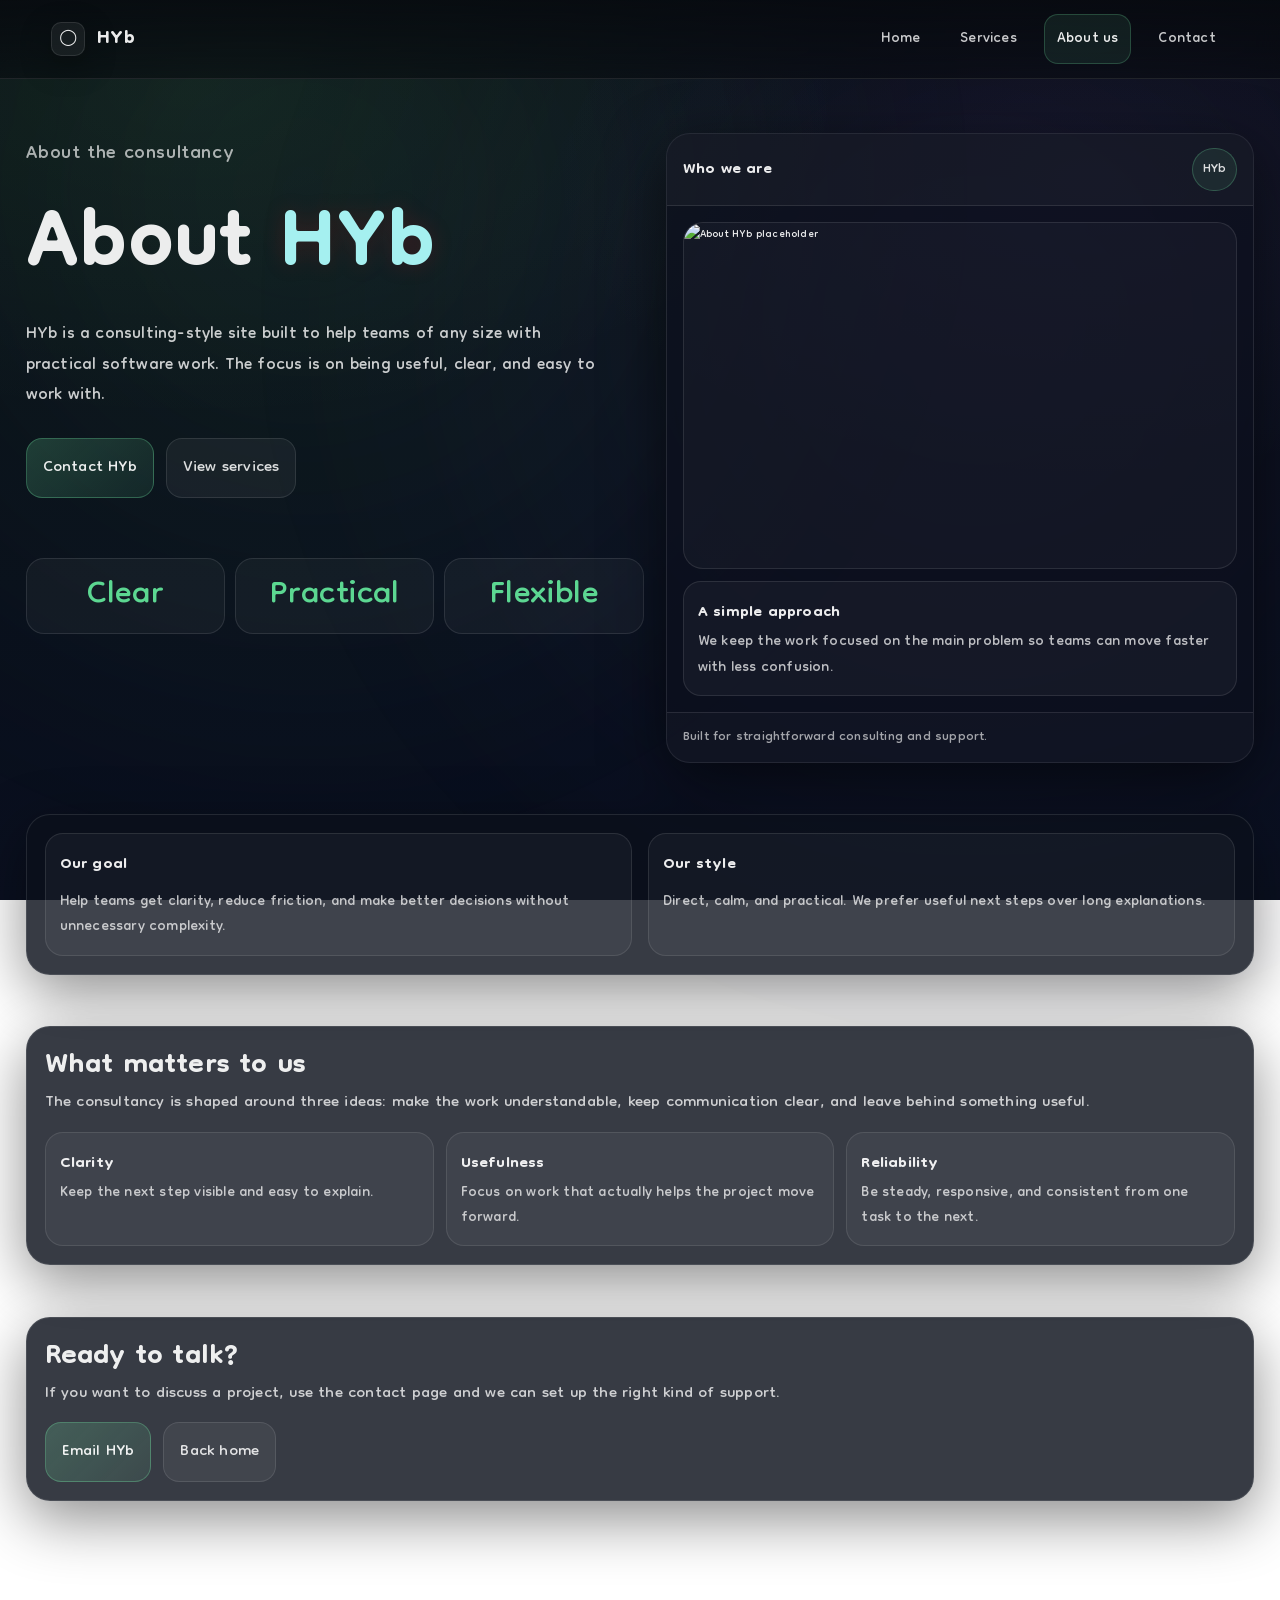
==== commit 47a04f3f: "Goood" ====
--- a/Scripts/about.html
+++ b/Scripts/about.html
@@ -15,7 +15,7 @@
   <div class="bg-glow bg-glow--a"></div>
   <div class="bg-glow bg-glow--b"></div>
 
-  <header class="nav-wrap">
+  <header class="nav-wrap reveal">
     <nav class="nav">
       <div class="brand">
         <div class="brand-mark" aria-hidden="true">◯</div>
@@ -43,7 +43,7 @@
           About <span class="accent">HYb</span>
         </h1>
         <p class="hero-subtitle">
-          HYb is a small consulting-style site built to help with practical software work. The focus is on being useful, clear, and easy to work with.
+          HYb is a consulting-style site built to help teams of any size with practical software work. The focus is on being useful, clear, and easy to work with.
         </p>
         <div class="hero-cta">
           <a class="btn btn-primary" href="email.html">Contact HYb</a>
@@ -64,7 +64,7 @@
           </div>
           <div style="padding: 16px; display: grid; gap: 12px;">
             <div class="image-card image-card--hero">
-              <img src="https://placehold.co/1200x800/0f172a/a5f0f0?text=About+HYb" alt="About HYb placeholder" />
+              <img src="https://placehold.co/1200x800/0f172a/a5f0f0?text=About+HYb" alt="About HYb placeholder" loading="eager" fetchpriority="high" decoding="async" />
             </div>
             <div class="mini-card">
               <div class="mini-title">A simple approach</div>
--- a/Scripts/styles.css
+++ b/Scripts/styles.css
@@ -21,6 +21,8 @@
   background: radial-gradient(1200px 600px at 15% 10%, rgba(124,255,178,0.06), transparent 55%),
               radial-gradient(900px 500px at 85% 20%, rgba(138,124,255,0.07), transparent 60%),
               linear-gradient(180deg, var(--bg), var(--bg2));
+  background-repeat: no-repeat;
+  background-attachment: fixed;
   color: var(--text);
   font-family: "Dongle", system-ui, -apple-system, Segoe UI, Roboto, Arial, sans-serif;
   letter-spacing: 0.2px;
@@ -147,25 +149,40 @@
   align-items: stretch;
 }
 
+.hero-home{
+  gap: 22px;
+  padding-top: 26px;
+  align-items: stretch;
+}
+
 .kicker{
-  font-size: 22px;
+  font-size: clamp(20px, 2.3vw, 10vw);
   color: rgba(255,255,255,0.65);
   letter-spacing: 0.6px;
 }
 
 .hero-title{
   margin: 40px 0 40px;
-  font-size: clamp(96px, 8vw, 150px);
+  font-size: clamp(96px, 10vw, 300px);
   line-height: 0.5;
   font-weight: 700;
 }
+
+.hero-title-home{
+  margin: 60px auto;
+  font-size: clamp(10px, 8vw, 20vw);
+  line-height: 0.65;
+  max-width: 20ch;
+  font-weight: 700;
+}
+
 .accent{
   color: var(--accent);
   text-shadow: 0 0 22px rgba(233, 26, 26, 0.18);
 }
-.hero-subtitle{
-  margin: 0 0 30px;
-  font-size: 26px;
+.hero-subtitle{ 
+  margin: left;
+  font-size: clamp(20px, 2vw, 10vw);
   color: rgba(255,255,255,0.78);
   line-height: 1.2;
   max-width: 58ch;
@@ -579,34 +596,34 @@
     }
 
     .focus-text{
-      font-size: 22px;
+      font-size: clamp(20px, 2.3vw, 10vw);
       line-height: 1.15;
       color: rgba(255,255,255,0.75);
     }
 
     .focus-points{
       display: grid;
-      gap: 8px;
-      margin: 0;
+      margin: left;
       padding: 0;
       list-style: none;
     }
 
     .focus-points li{
       display: grid;
-      grid-template-columns: 12px 1fr;
-      gap: 10px;
+      grid-template-columns: 3vw 1fr;
+      gap: 1vw;
       align-items: start;
-      font-size: 20px;
+      font-size: clamp(16px, 2.3vw, 50px);
       line-height: 1.12;
       color: rgba(255,255,255,0.72);
+      margin: auto 0;
     }
 
     .focus-points li::before{
       content: "";
       width: 8px;
       height: 8px;
-      margin-top: 8px;
+      margin: auto;
       border-radius: 50%;
       background: rgba(124,255,178,0.86);
       box-shadow: 0 0 14px rgba(124,255,178,0.20);
@@ -700,15 +717,41 @@
       aspect-ratio: 4 / 5;
     }
 
+    .image-card--long img{
+      aspect-ratio: 16 / 10;
+    }
+
     .reveal{
       opacity: 0;
-      transform: translateY(14px);
-      transition: opacity 520ms ease, transform 520ms ease;
+      transform: translateY(40px);
+      transition: opacity 850ms ease, transform 520ms ease;
     }
 
     .reveal.is-visible{
       opacity: 1;
       transform: translateY(0);
+    }
+
+    .reveal-right{
+      opacity: 0;
+      transform: translateX(40px);
+      transition: opacity 850ms ease, transform 520ms ease;
+    }
+
+    .reveal-right.is-visible{
+      opacity: 1;
+      transform: translateX(0);
+    }
+
+    .reveal_left{
+      opacity: 0;
+      transform: translateX(-40px);
+      transition: opacity 850ms ease, transform 520ms ease;
+    }
+
+    .reveal_left.is-visible{
+      opacity: 1;
+      transform: translateX(0);
     }
 
     .float-slow{
@@ -755,7 +798,7 @@
     } */
 
     .content-block{
-      margin-top: 18px;
+      margin-top: 4vw;
       padding: 18px;
       border-radius: 24px;
       border: 1px solid rgba(255,255,255,0.10);
@@ -932,6 +975,7 @@
   .nav-links.open{ display: flex; flex-direction: column; gap: 6px; }
   .nav-link{ width: 100%; }
 }
+
 /* ======================================
    GLOBAL SCROLLBAR (ALL PAGES)
 ====================================== */
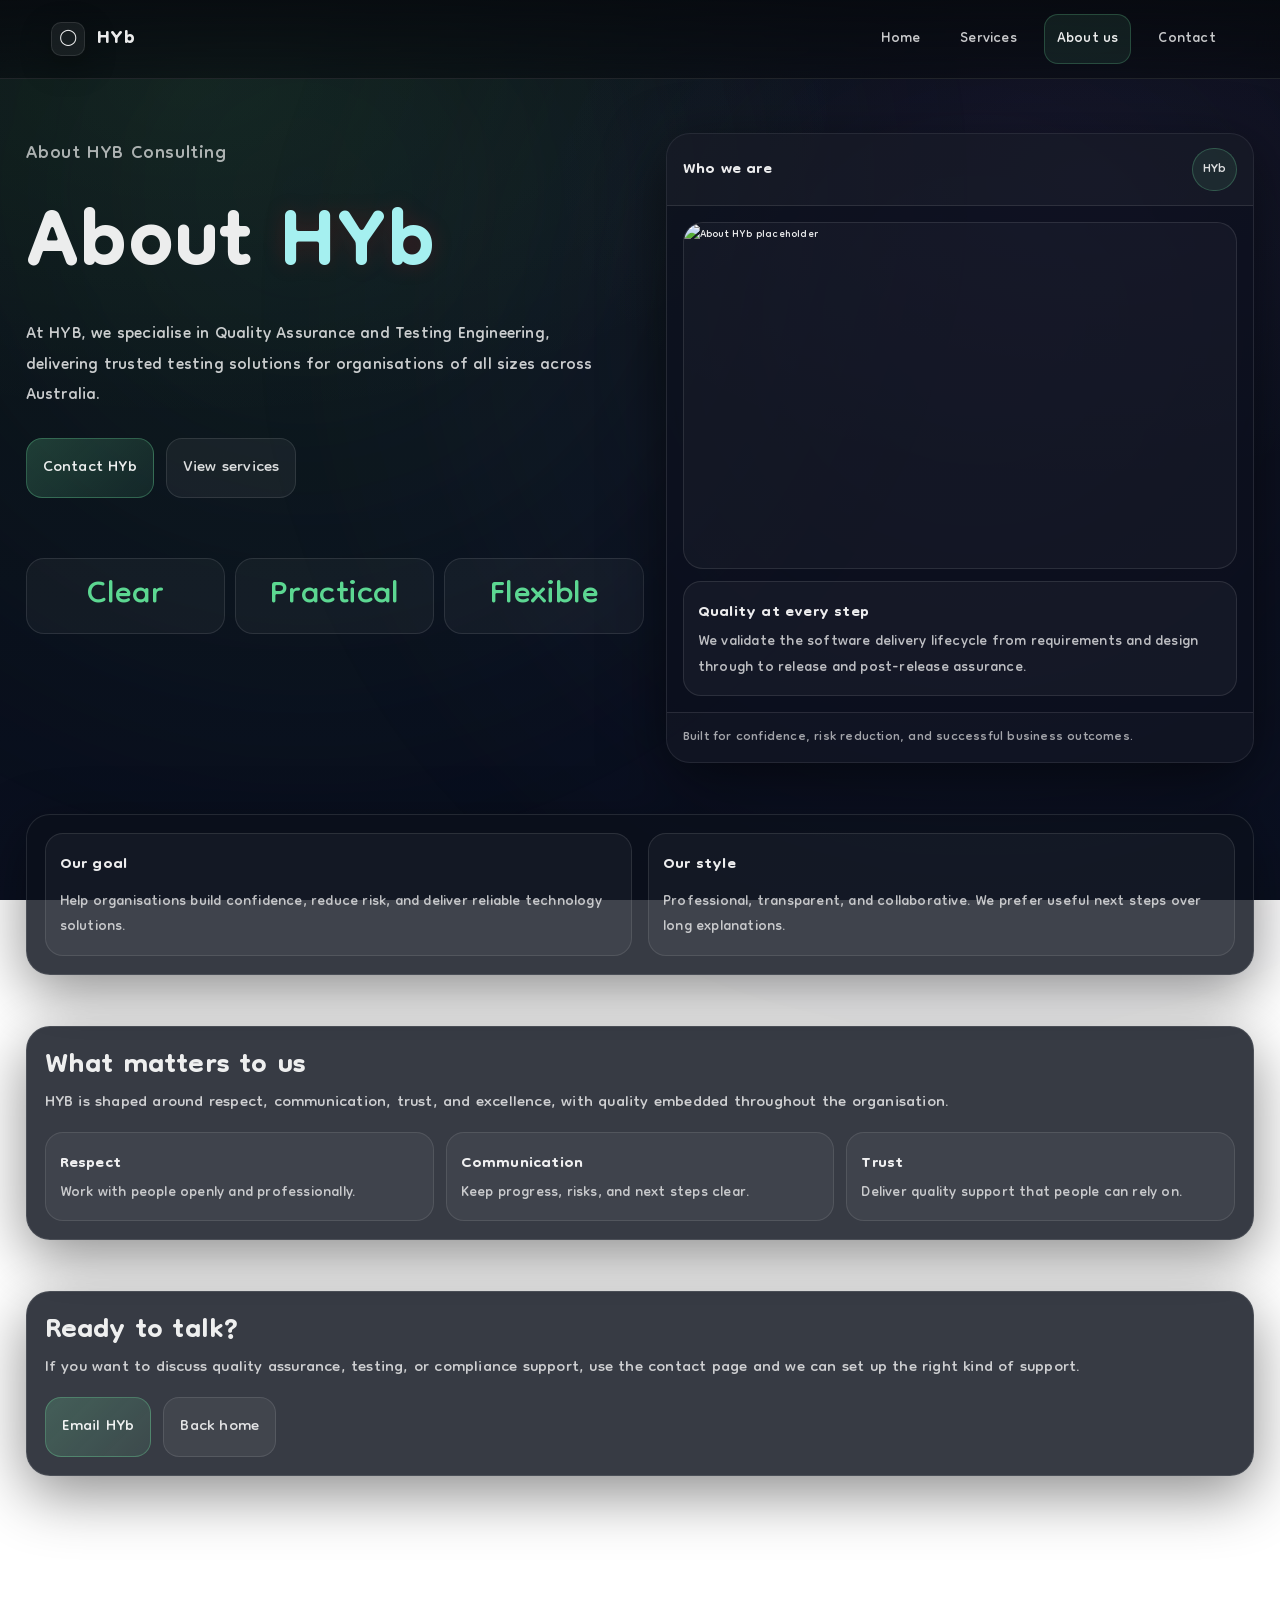
==== commit af2c13a6: "Basically final text" ====
--- a/Scripts/about.html
+++ b/Scripts/about.html
@@ -38,12 +38,12 @@
   <main class="container">
     <section class="hero">
       <div class="hero-left reveal">
-        <div class="kicker">About the consultancy</div>
+        <div class="kicker">About HYB Consulting</div>
         <h1 class="hero-title">
           About <span class="accent">HYb</span>
         </h1>
         <p class="hero-subtitle">
-          HYb is a consulting-style site built to help teams of any size with practical software work. The focus is on being useful, clear, and easy to work with.
+          At HYB, we specialise in Quality Assurance and Testing Engineering, delivering trusted testing solutions for organisations of all sizes across Australia.
         </p>
         <div class="hero-cta">
           <a class="btn btn-primary" href="email.html">Contact HYb</a>
@@ -67,12 +67,12 @@
               <img src="https://placehold.co/1200x800/0f172a/a5f0f0?text=About+HYb" alt="About HYb placeholder" loading="eager" fetchpriority="high" decoding="async" />
             </div>
             <div class="mini-card">
-              <div class="mini-title">A simple approach</div>
-              <div class="mini-text">We keep the work focused on the main problem so teams can move faster with less confusion.</div>
+              <div class="mini-title">Quality at every step</div>
+              <div class="mini-text">We validate the software delivery lifecycle from requirements and design through to release and post-release assurance.</div>
             </div>
           </div>
           <div class="card-bottom">
-            <div class="note">Built for straightforward consulting and support.</div>
+            <div class="note">Built for confidence, risk reduction, and successful business outcomes.</div>
           </div>
         </div>
       </div>
@@ -82,37 +82,37 @@
       <div class="panel-grid" style="grid-template-columns: 1fr 1fr; gap: 16px; align-items: stretch;">
         <div class="mini-card">
           <div class="mini-title">Our goal</div>
-          <div class="mini-text" style="margin-top: 8px;">Help teams get clarity, reduce friction, and make better decisions without unnecessary complexity.</div>
+          <div class="mini-text" style="margin-top: 8px;">Help organisations build confidence, reduce risk, and deliver reliable technology solutions.</div>
         </div>
         <div class="mini-card">
           <div class="mini-title">Our style</div>
-          <div class="mini-text" style="margin-top: 8px;">Direct, calm, and practical. We prefer useful next steps over long explanations.</div>
+          <div class="mini-text" style="margin-top: 8px;">Professional, transparent, and collaborative. We prefer useful next steps over long explanations.</div>
         </div>
       </div>
     </section>
 
     <section class="content-block reveal">
       <h2 class="section-title">What matters to us</h2>
-      <p class="panel-text">The consultancy is shaped around three ideas: make the work understandable, keep communication clear, and leave behind something useful.</p>
+      <p class="panel-text">HYB is shaped around respect, communication, trust, and excellence, with quality embedded throughout the organisation.</p>
       <div class="panel-grid">
         <div class="mini-card">
-          <div class="mini-title">Clarity</div>
-          <div class="mini-text">Keep the next step visible and easy to explain.</div>
+          <div class="mini-title">Respect</div>
+          <div class="mini-text">Work with people openly and professionally.</div>
         </div>
         <div class="mini-card">
-          <div class="mini-title">Usefulness</div>
-          <div class="mini-text">Focus on work that actually helps the project move forward.</div>
+          <div class="mini-title">Communication</div>
+          <div class="mini-text">Keep progress, risks, and next steps clear.</div>
         </div>
         <div class="mini-card">
-          <div class="mini-title">Reliability</div>
-          <div class="mini-text">Be steady, responsive, and consistent from one task to the next.</div>
+          <div class="mini-title">Trust</div>
+          <div class="mini-text">Deliver quality support that people can rely on.</div>
         </div>
       </div>
     </section>
 
     <section class="content-block reveal">
       <h2 class="section-title">Ready to talk?</h2>
-      <p class="panel-text">If you want to discuss a project, use the contact page and we can set up the right kind of support.</p>
+      <p class="panel-text">If you want to discuss quality assurance, testing, or compliance support, use the contact page and we can set up the right kind of support.</p>
       <div class="results-cta">
         <a class="btn btn-primary" href="email.html">Email HYb</a>
         <a class="btn btn-ghost" href="../index.html">Back home</a>
@@ -122,7 +122,7 @@
     <footer class="footer">
       <div class="footer-left">
         <div class="footer-title">HYb Consulting</div>
-        <div class="footer-sub">Planning, testing, and delivery support.</div>
+        <div class="footer-sub">Quality engineering and testing support.</div>
         <div class="footer-sub">© Copyright 2026 HYB. All rights reserved.</div>
       </div>
       <div class="footer-right">
--- a/Scripts/styles.css
+++ b/Scripts/styles.css
@@ -409,6 +409,7 @@
   display: grid;
   grid-template-columns: repeat(3, 1fr);
   gap: 12px;
+  height: auto;
 }
 .mini-card{
   padding: 14px 14px;
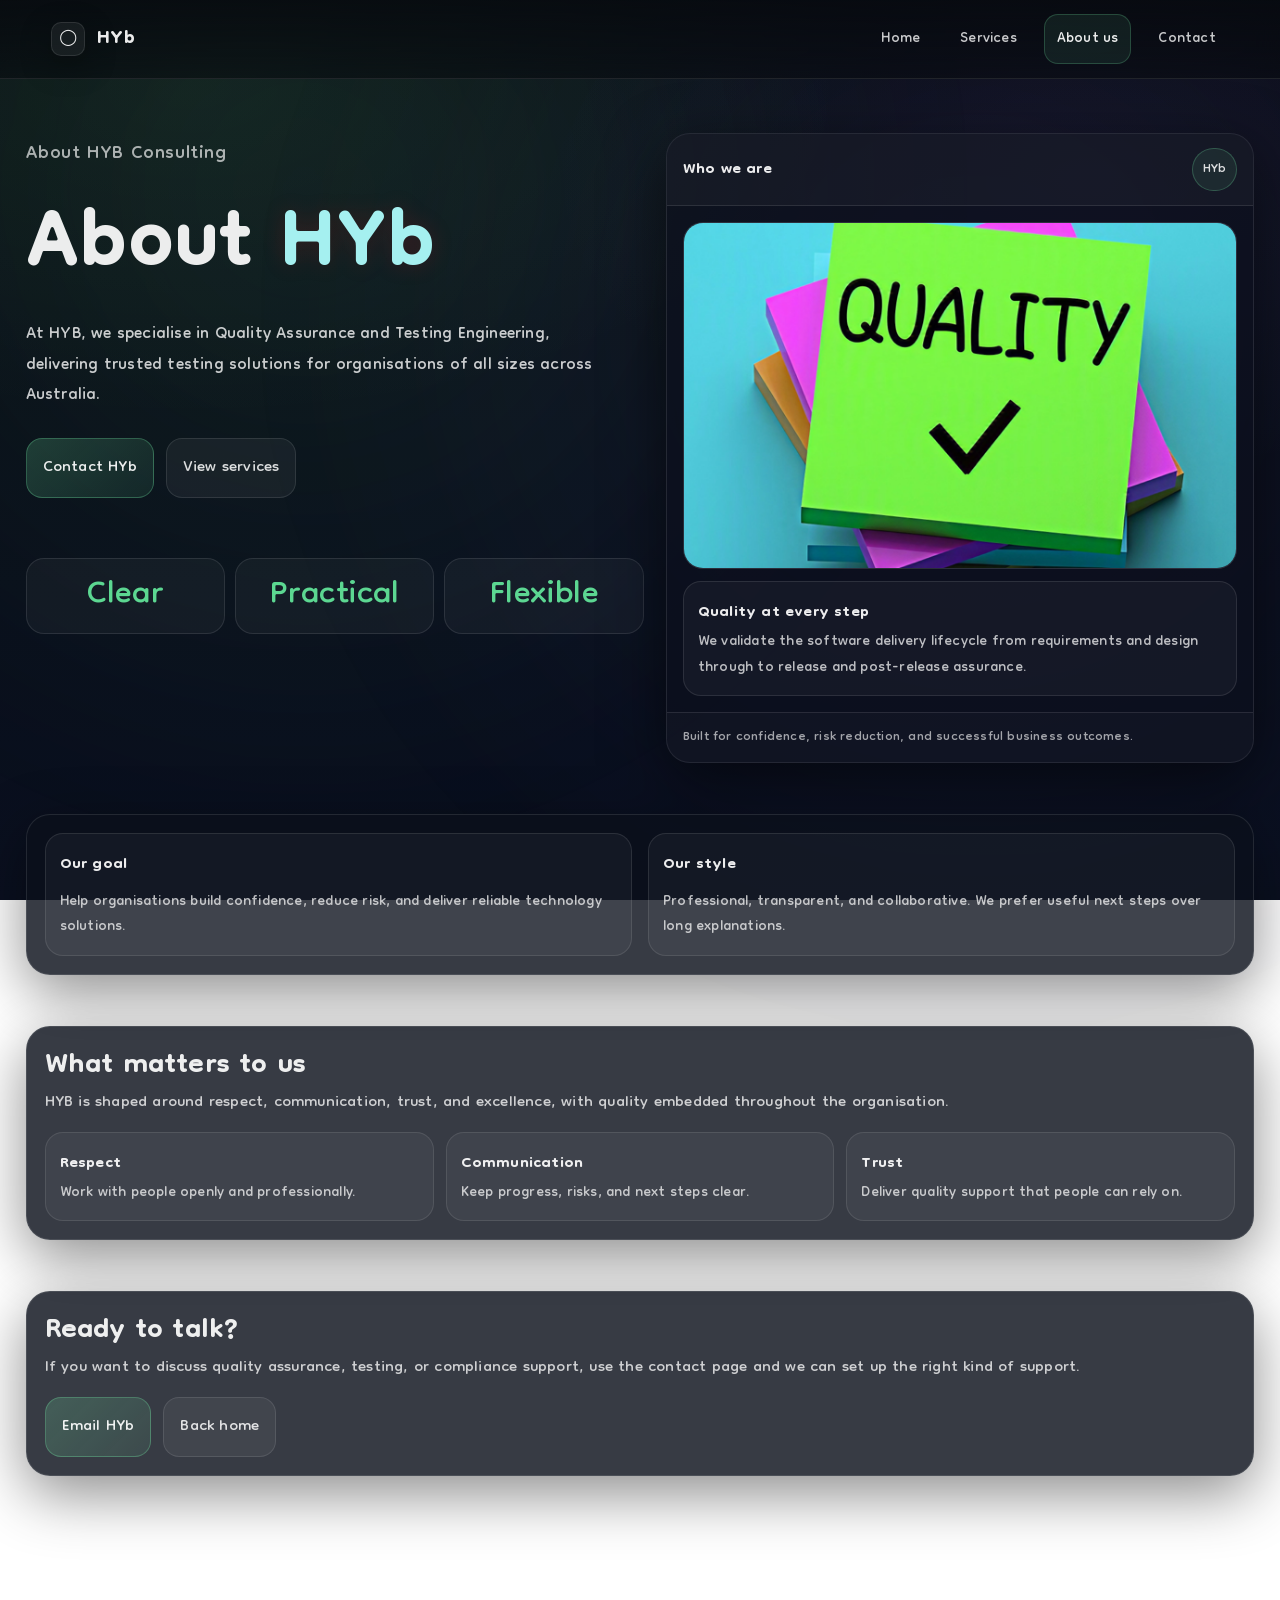
==== commit f34428f5: "Pictures" ====
--- a/Scripts/about.html
+++ b/Scripts/about.html
@@ -64,7 +64,7 @@
           </div>
           <div style="padding: 16px; display: grid; gap: 12px;">
             <div class="image-card image-card--hero">
-              <img src="https://placehold.co/1200x800/0f172a/a5f0f0?text=About+HYb" alt="About HYb placeholder" loading="eager" fetchpriority="high" decoding="async" />
+              <img src="../Images/AboutUs-1.png" alt="About HYb placeholder" loading="eager" fetchpriority="high" decoding="async" />
             </div>
             <div class="mini-card">
               <div class="mini-title">Quality at every step</div>
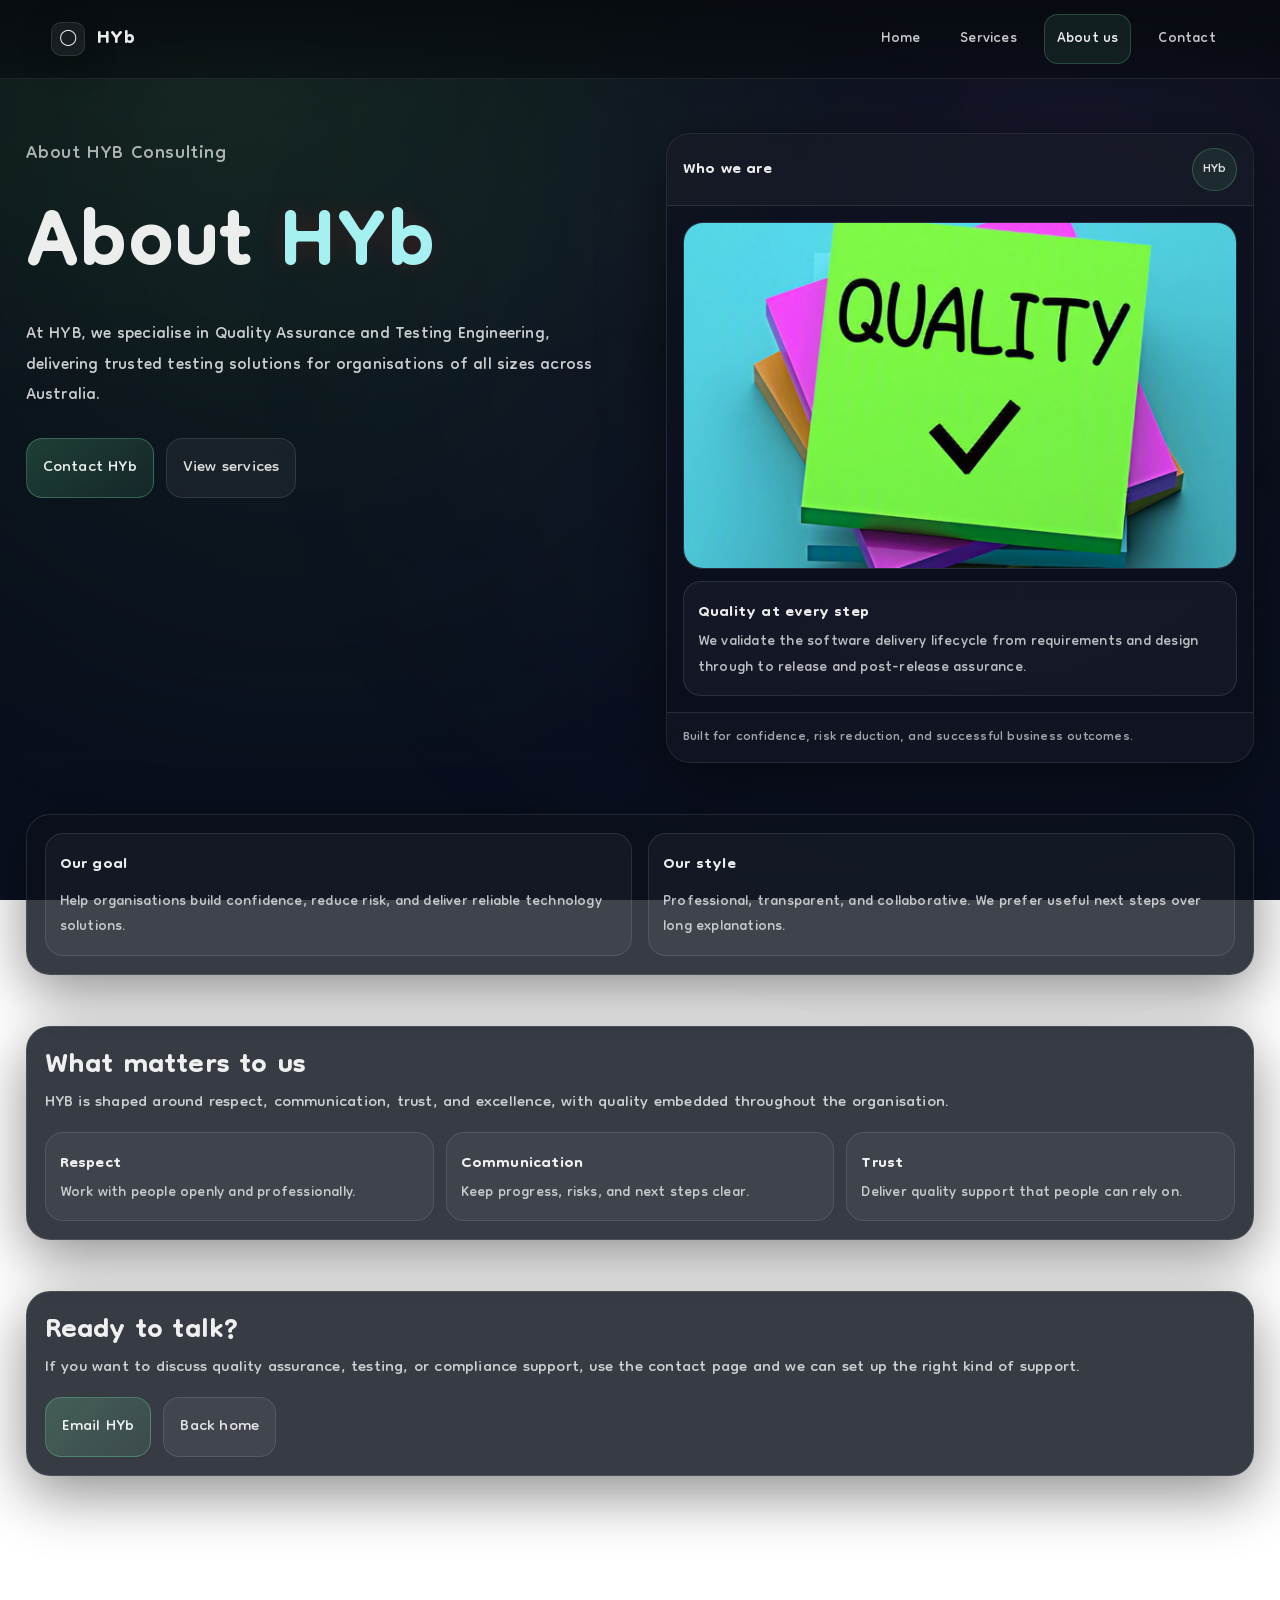
==== commit b6602471: "V0.9" ====
--- a/Scripts/about.html
+++ b/Scripts/about.html
@@ -48,11 +48,6 @@
         <div class="hero-cta">
           <a class="btn btn-primary" href="email.html">Contact HYb</a>
           <a class="btn btn-ghost" href="Services.html">View services</a>
-        </div>
-        <div class="hero-metrics">
-          <div class="metric"><div class="metric-label">Clear</div></div>
-          <div class="metric"><div class="metric-label">Practical</div></div>
-          <div class="metric"><div class="metric-label">Flexible</div></div>
         </div>
       </div>
 
